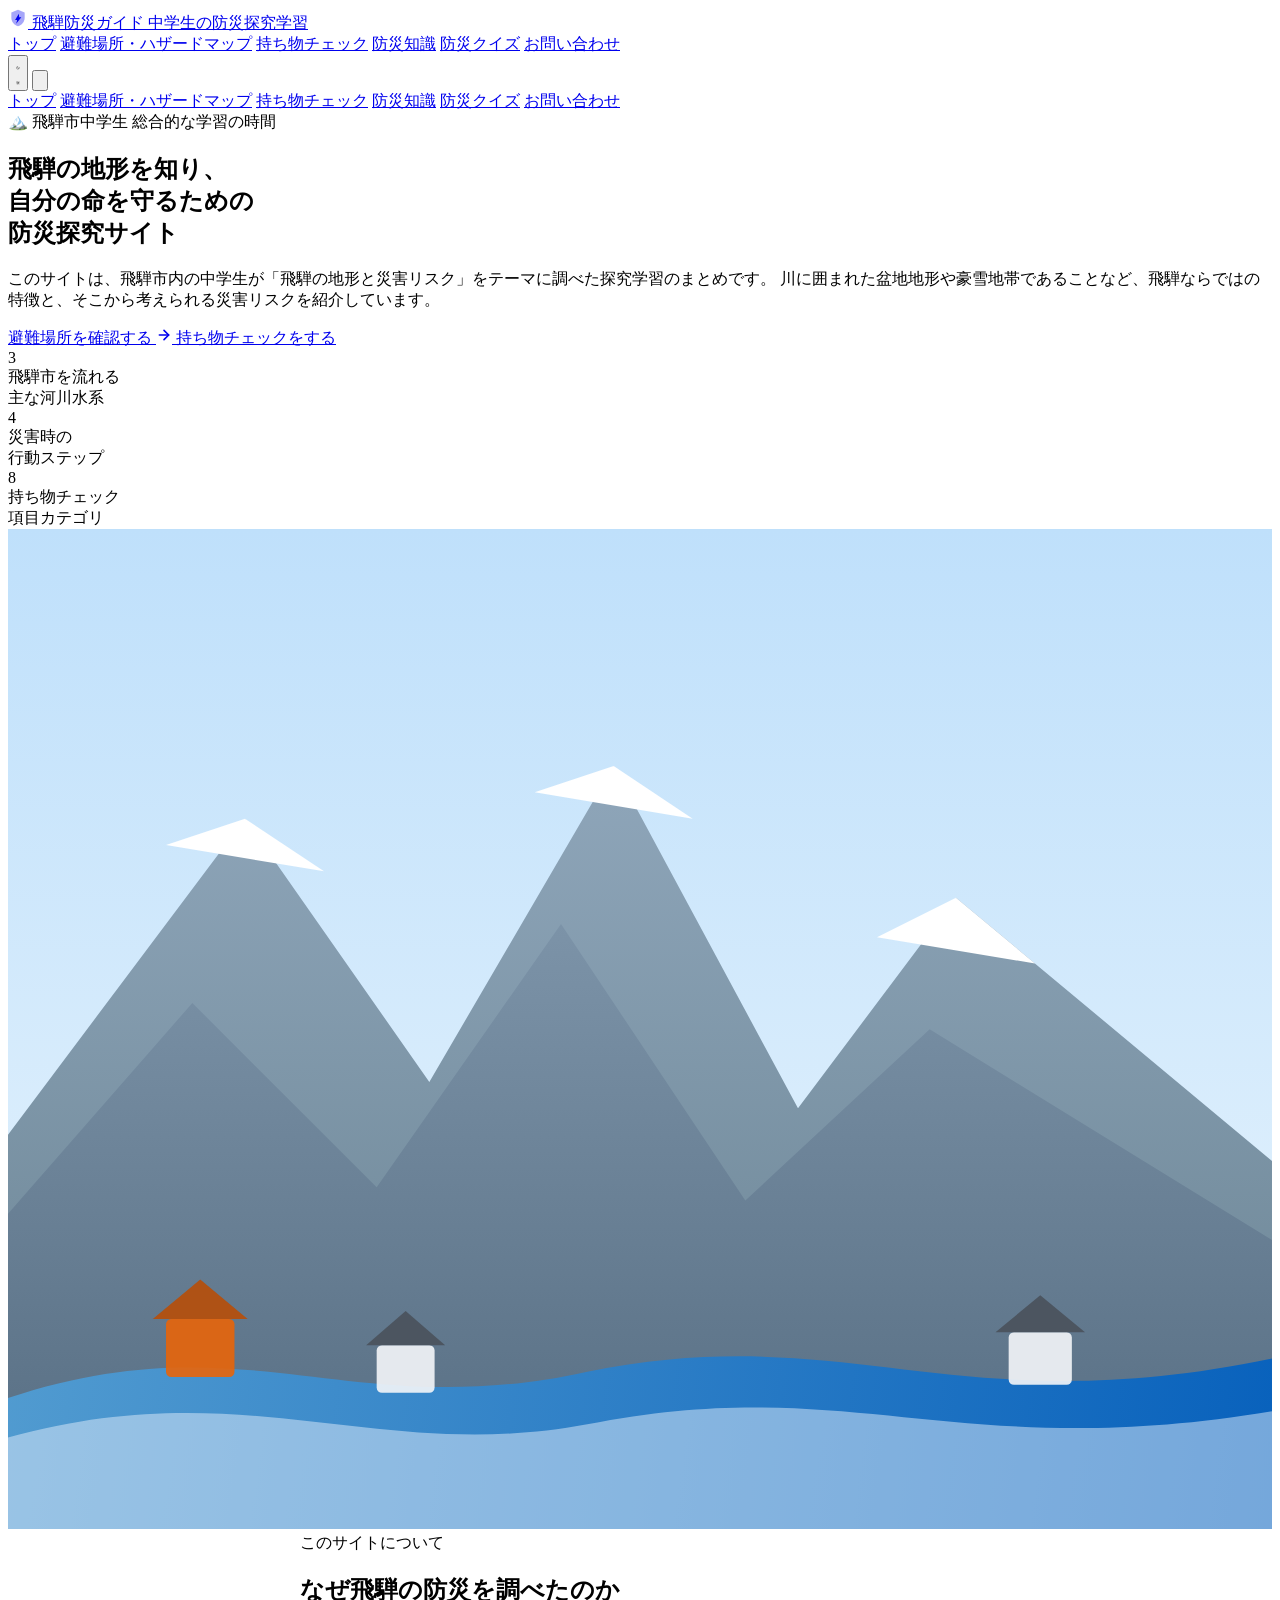
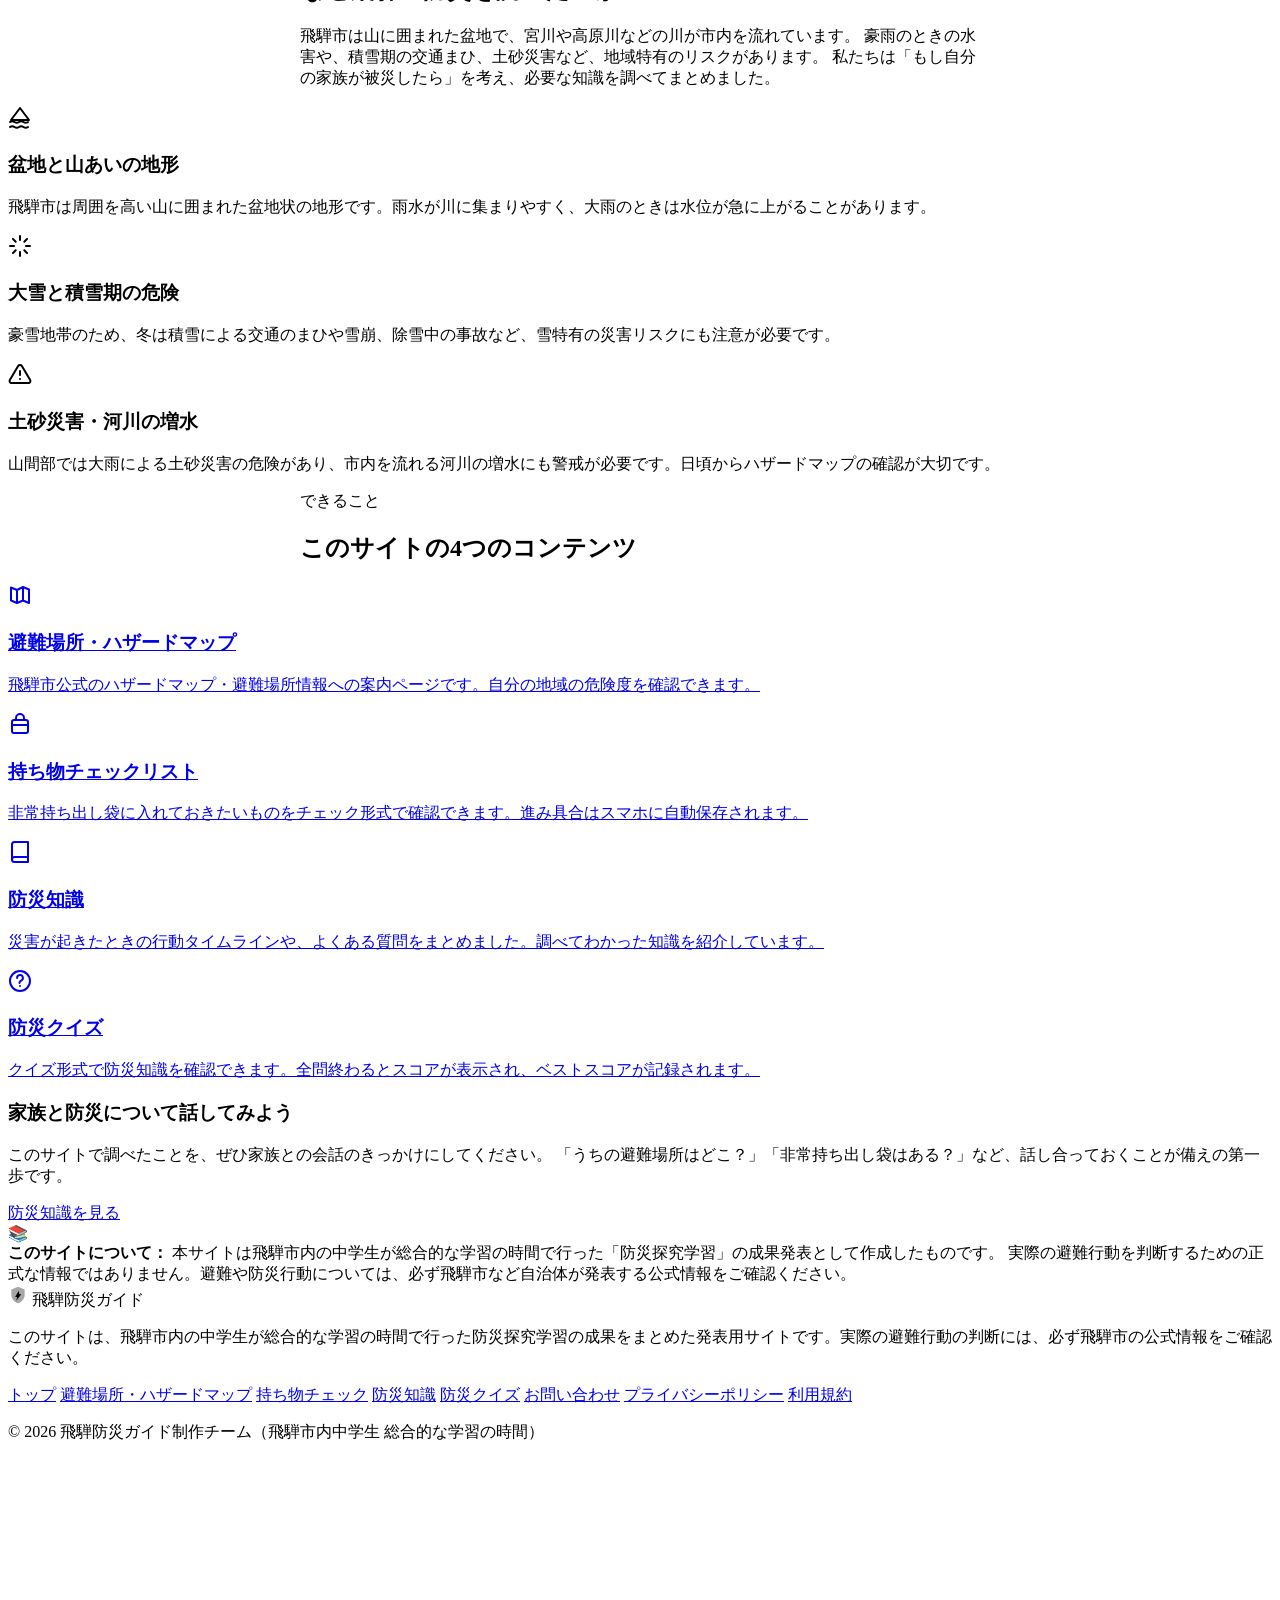
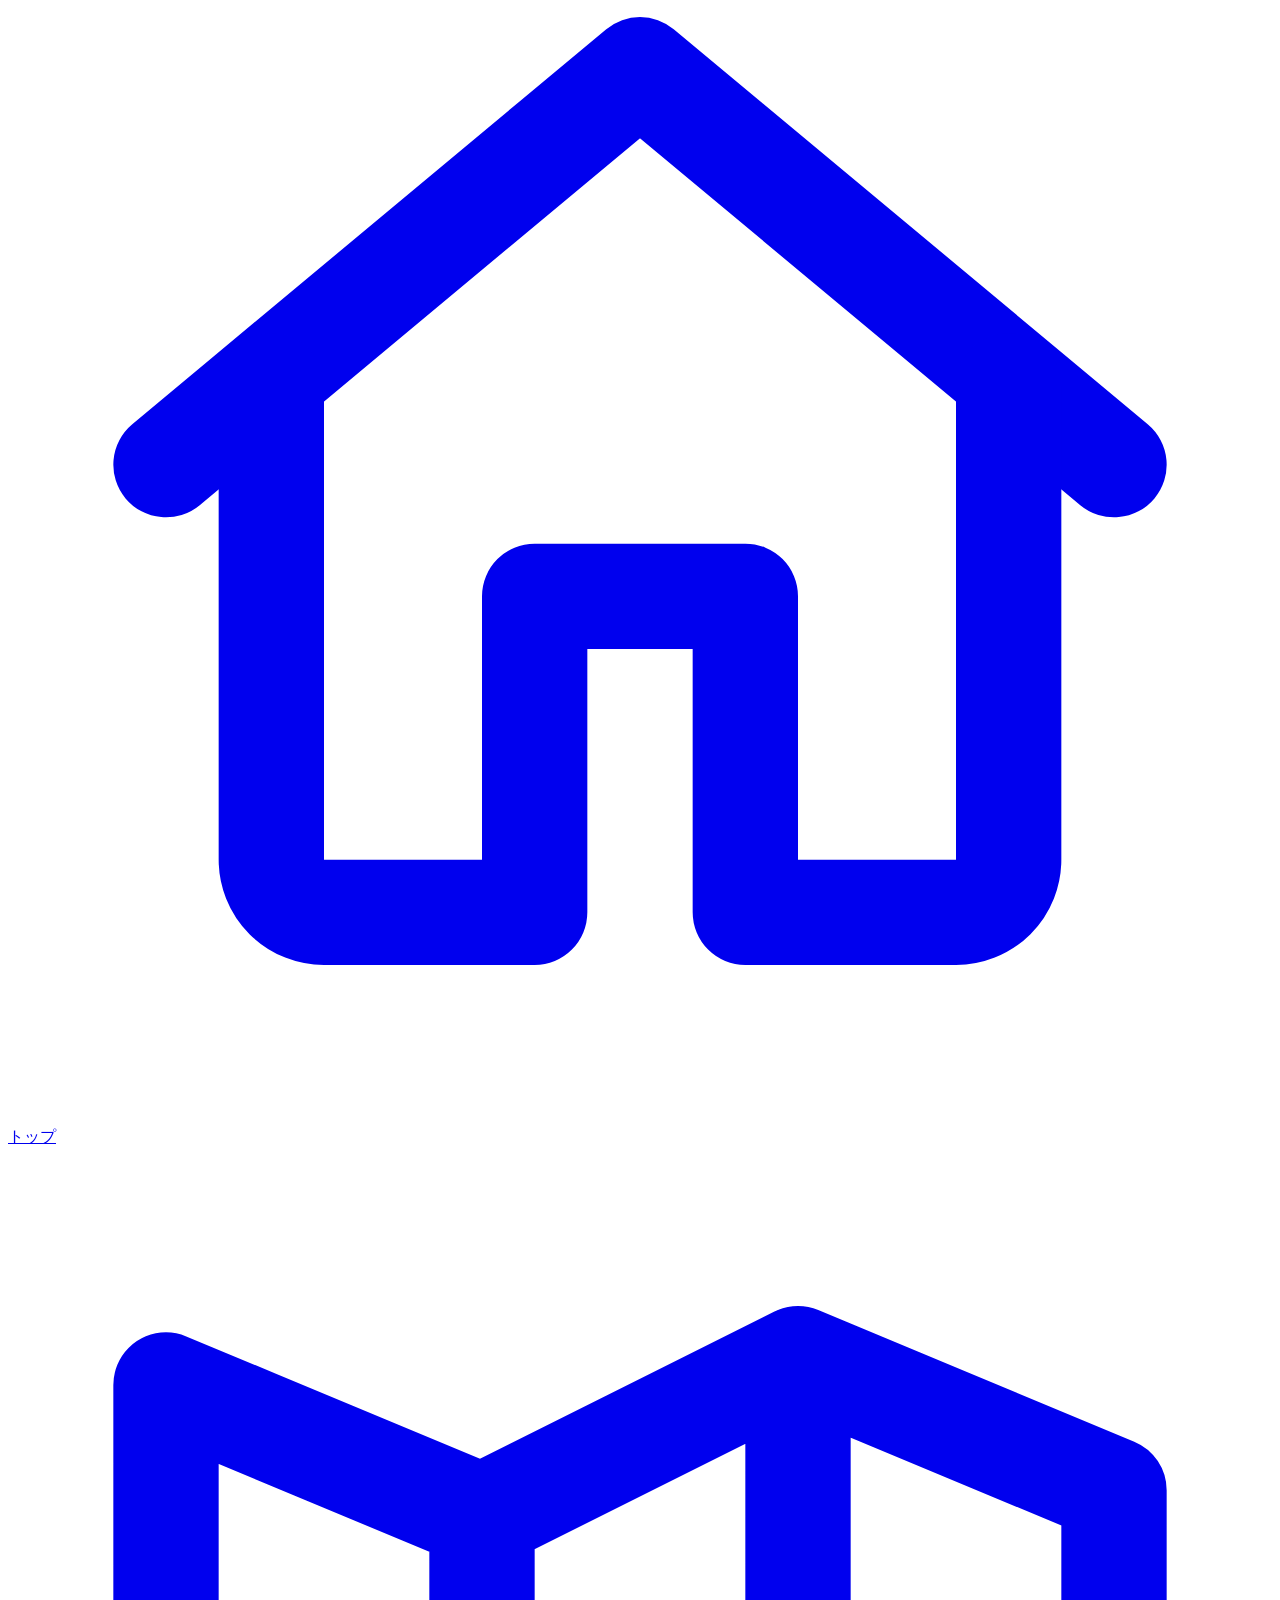
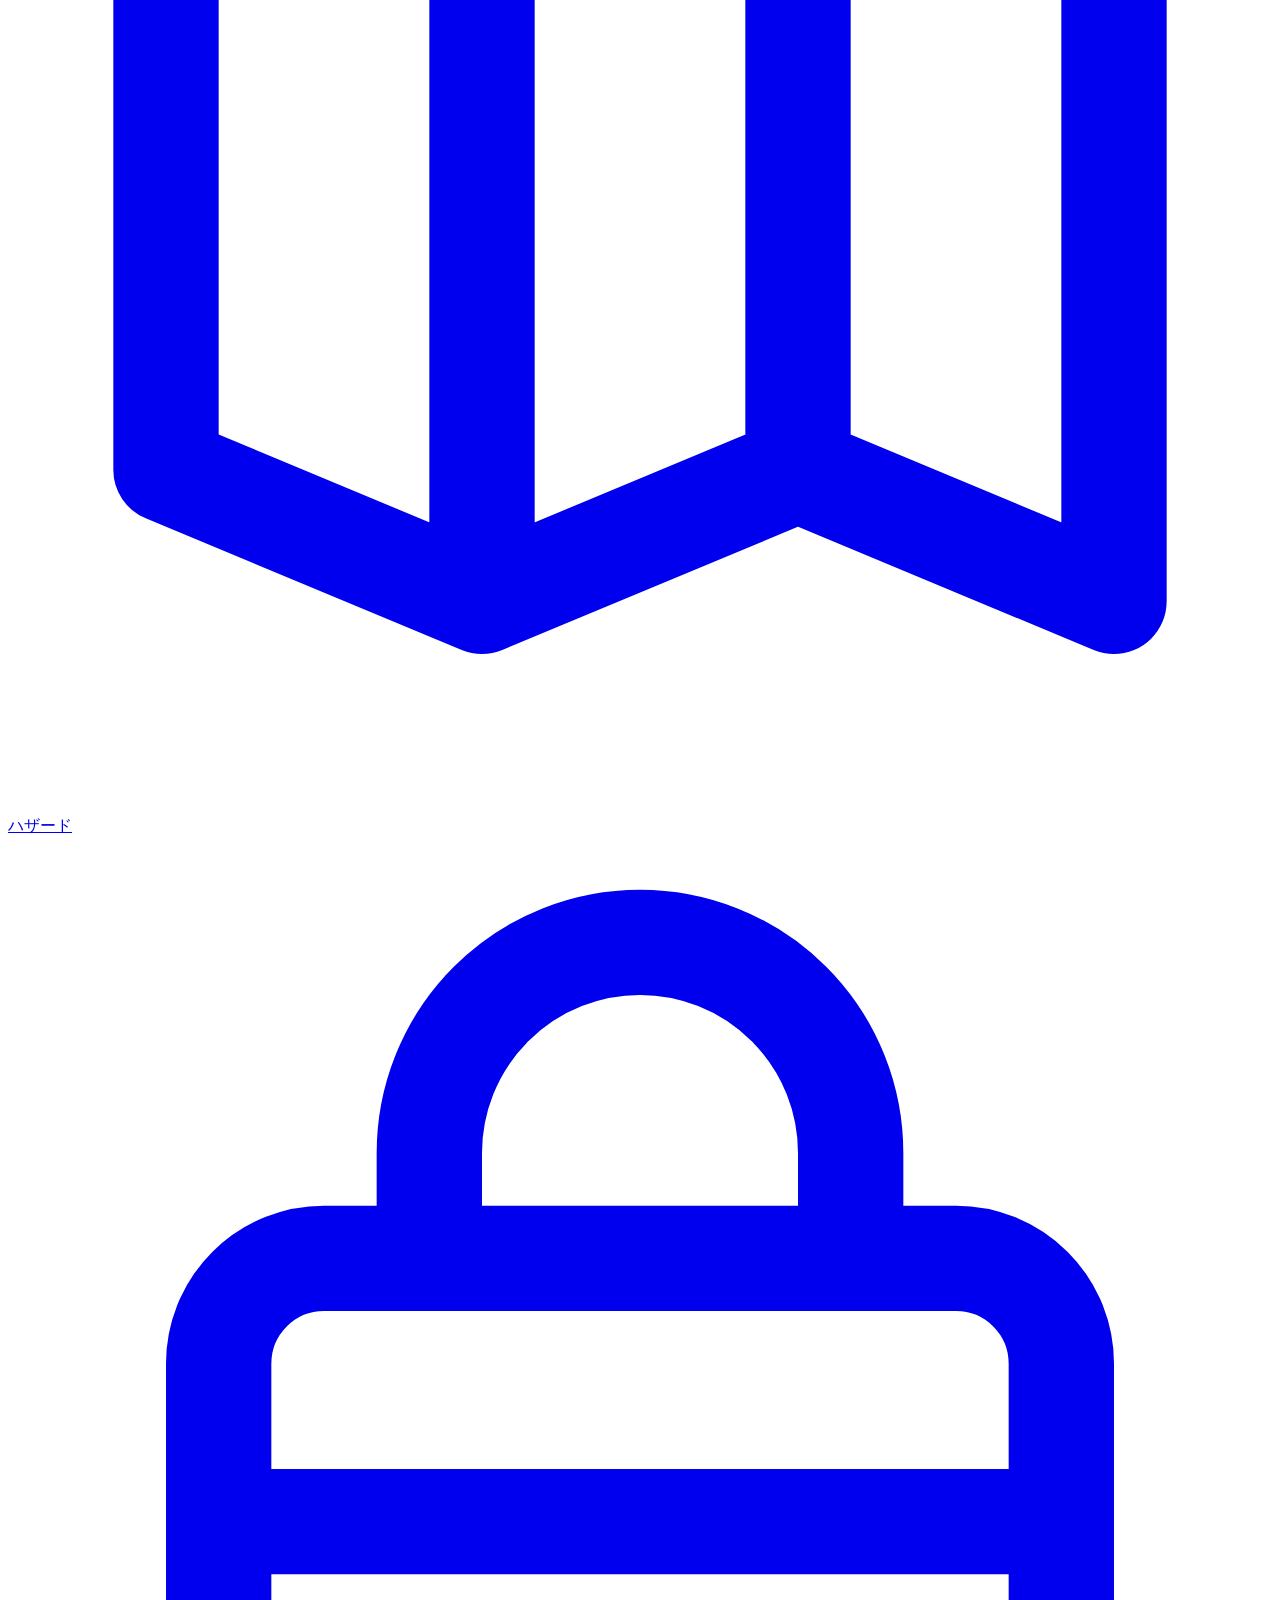
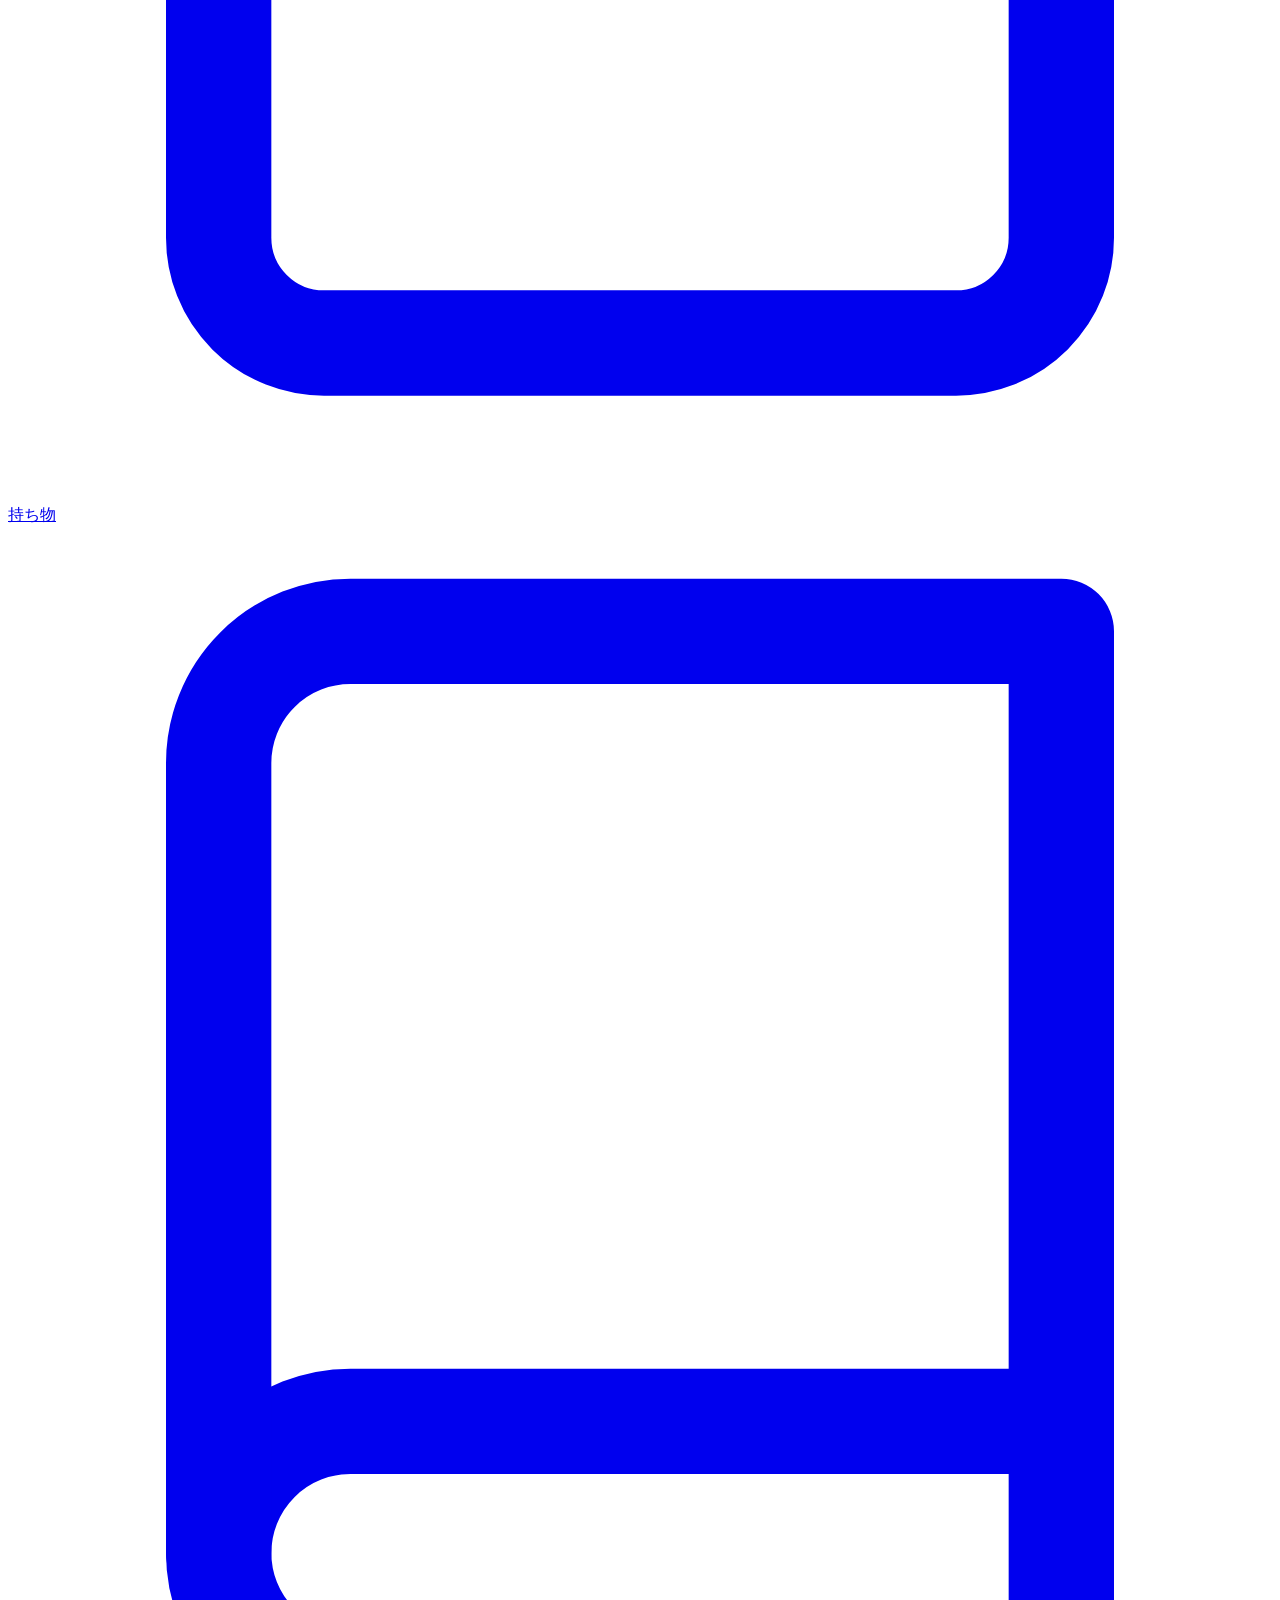
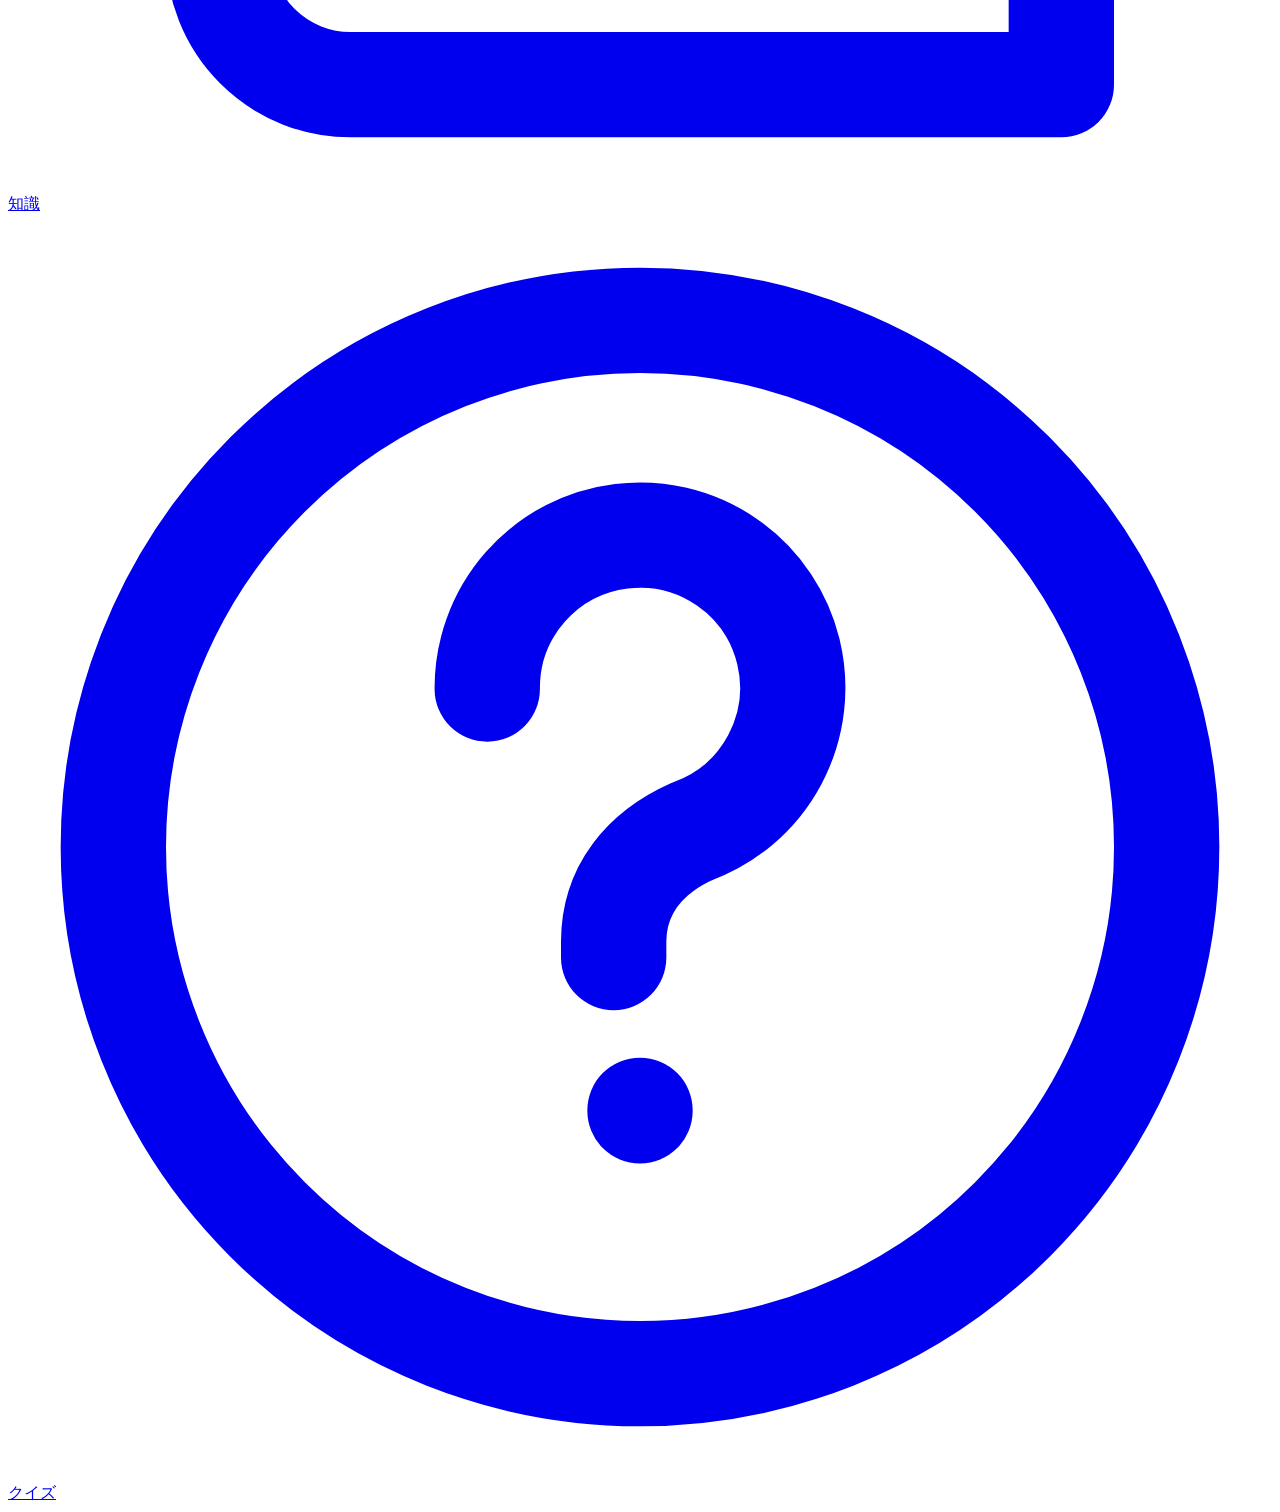
==== index.html @ 37c75ed7 "Add files via upload" ====
<!DOCTYPE html>
<html lang="ja">
<head>
  <meta charset="UTF-8">
  <meta name="viewport" content="width=device-width, initial-scale=1.0">
  <title>飛騨防災ガイド</title>
  <meta name="description" content="飛騨市内の中学生が総合的な学習の時間で取り組んだ防災探究学習の成果発表サイト。飛騨の地形と災害リスク、避難場所、持ち物チェックリスト、防災知識、防災クイズを紹介します。">
  <meta name="theme-color" content="#e8650a">
  <link rel="canonical" href="https://example.github.io/hidacity-bousaiguide/">

  <!-- OGP -->
  <meta property="og:type" content="website">
  <meta property="og:site_name" content="飛騨防災ガイド">
  <meta property="og:title" content="飛騨防災ガイド">
  <meta property="og:description" content="飛騨市内の中学生が総合的な学習の時間で取り組んだ防災探究学習の成果発表サイト。飛騨の地形と災害リスク、避難場所、持ち物チェックリスト、防災知識、防災クイズを紹介します。">
  <meta property="og:url" content="https://example.github.io/hidacity-bousaiguide/">
  <meta property="og:image" content="https://example.github.io/hidacity-bousaiguide/icons/icon-512.png">
  <meta name="twitter:card" content="summary_large_image">

  <link rel="manifest" href="/hidacity-bousaiguide/manifest.webmanifest">
  <link rel="icon" type="image/svg+xml" href="/hidacity-bousaiguide/favicon.svg">
  <link rel="apple-touch-icon" href="/hidacity-bousaiguide/icons/icon-192.png">

  <link rel="preconnect" href="https://fonts.googleapis.com">
  <link rel="preconnect" href="https://fonts.gstatic.com" crossorigin>
  <link href="https://fonts.googleapis.com/css2?family=Inter:wght@400;500;600;700;800&family=Noto+Sans+JP:wght@400;500;700;800&display=swap" rel="stylesheet">

  <link rel="stylesheet" href="/hidacity-bousaiguide/assets/css/global.css">
</head>
<body>
  <header class="site-header">
    <div class="header-inner">
      <a href="/hidacity-bousaiguide/" class="logo">
        <span class="logo-badge" aria-hidden="true">
          <svg aria-hidden="true" viewBox="0 0 24 24" width="20" height="20" fill="currentColor"><path d="M12 2 20 5.5v6C20 17 16.5 20.5 12 22 7.5 20.5 4 17 4 11.5v-6L12 2z" opacity=".35"/><path d="M13 7 8.5 14.5H11L9.8 19 16 11.2h-2.6L13 7Z"/></svg>
        </span>
        <span>
          飛騨防災ガイド
          <span class="logo-sub">中学生の防災探究学習</span>
        </span>
      </a>

      <nav class="pc-nav" aria-label="メインナビゲーション">
      <a href="/hidacity-bousaiguide/" class="nav-link is-active">トップ</a>
      <a href="/hidacity-bousaiguide/hazard/" class="nav-link">避難場所・ハザードマップ</a>
      <a href="/hidacity-bousaiguide/bag/" class="nav-link">持ち物チェック</a>
      <a href="/hidacity-bousaiguide/knowledge/" class="nav-link">防災知識</a>
      <a href="/hidacity-bousaiguide/quiz/" class="nav-link">防災クイズ</a>
      <a href="/hidacity-bousaiguide/contact/" class="nav-link">お問い合わせ</a>
      </nav>

      <div class="header-actions">
        <button type="button" class="icon-btn" data-theme-toggle aria-label="ダークモードの切り替え">
          <svg aria-hidden="true" class="icon-moon" viewBox="0 0 24 24" fill="none" stroke="currentColor" stroke-width="2" stroke-linecap="round" stroke-linejoin="round"><path d="M21 12.8A9 9 0 1 1 11.2 3 7 7 0 0 0 21 12.8z"/></svg>
          <svg aria-hidden="true" class="icon-sun" viewBox="0 0 24 24" fill="none" stroke="currentColor" stroke-width="2" stroke-linecap="round" stroke-linejoin="round"><circle cx="12" cy="12" r="4"/><path d="M12 2v2M12 20v2M4.9 4.9l1.4 1.4M17.7 17.7l1.4 1.4M2 12h2M20 12h2M4.9 19.1l1.4-1.4M17.7 6.3l1.4-1.4"/></svg>
        </button>
        <button type="button" class="icon-btn mobile-only" data-menu-toggle aria-label="メニューを開く" aria-expanded="false">
          <svg aria-hidden="true" viewBox="0 0 24 24" fill="none" stroke="currentColor" stroke-width="2" stroke-linecap="round" stroke-linejoin="round"><line x1="4" y1="7" x2="20" y2="7"/><line x1="4" y1="12" x2="20" y2="12"/><line x1="4" y1="17" x2="20" y2="17"/></svg>
        </button>
      </div>
    </div>

    <nav class="mobile-menu" data-mobile-menu aria-label="モバイルメニュー">
    <a href="/hidacity-bousaiguide/" class="nav-link is-active">トップ</a>
    <a href="/hidacity-bousaiguide/hazard/" class="nav-link">避難場所・ハザードマップ</a>
    <a href="/hidacity-bousaiguide/bag/" class="nav-link">持ち物チェック</a>
    <a href="/hidacity-bousaiguide/knowledge/" class="nav-link">防災知識</a>
    <a href="/hidacity-bousaiguide/quiz/" class="nav-link">防災クイズ</a>
    <a href="/hidacity-bousaiguide/contact/" class="nav-link">お問い合わせ</a>
    </nav>
  </header>

  <main>
    <!-- ===== Hero ===== -->
    <section class="hero">
      <div class="container hero-inner">
        <div data-fade>
          <span class="eyebrow">🏔️ 飛騨市中学生 総合的な学習の時間</span>
          <h1 class="hero-title mt-2">
            飛騨の地形を知り、<br>
            <span class="accent">自分の命を守る</span>ための<br>
            防災探究サイト
          </h1>
          <p class="section-lead">
            このサイトは、飛騨市内の中学生が「飛騨の地形と災害リスク」をテーマに調べた探究学習のまとめです。
            川に囲まれた盆地地形や豪雪地帯であることなど、飛騨ならではの特徴と、そこから考えられる災害リスクを紹介しています。
          </p>
          <div class="hero-actions">
            <a href="/hidacity-bousaiguide/hazard/" class="btn btn-primary btn-lg">
              避難場所を確認する
              <svg aria-hidden="true" width="16" height="16" viewBox="0 0 24 24" fill="none" stroke="currentColor" stroke-width="2.4" stroke-linecap="round" stroke-linejoin="round"><line x1="5" y1="12" x2="19" y2="12"/><polyline points="12 5 19 12 12 19"/></svg>
            </a>
            <a href="/hidacity-bousaiguide/bag/" class="btn btn-outline btn-lg">持ち物チェックをする</a>
          </div>

          <div class="hero-stats">
            <div class="hero-stat">
              <div class="hero-stat-num font-en">3</div>
              <div class="hero-stat-label">飛騨市を流れる<br>主な河川水系</div>
            </div>
            <div class="hero-stat">
              <div class="hero-stat-num font-en">4</div>
              <div class="hero-stat-label">災害時の<br>行動ステップ</div>
            </div>
            <div class="hero-stat">
              <div class="hero-stat-num font-en">8</div>
              <div class="hero-stat-label">持ち物チェック<br>項目カテゴリ</div>
            </div>
          </div>
        </div>

        <div data-fade>
          <div class="hero-visual">
            <svg viewBox="0 0 480 380" xmlns="http://www.w3.org/2000/svg" role="img" aria-label="飛騨の山と川のイラスト">
              <defs>
                <linearGradient id="sky" x1="0" y1="0" x2="0" y2="1">
                  <stop offset="0" stop-color="#bfe0fb"/>
                  <stop offset="1" stop-color="#eaf5fd"/>
                </linearGradient>
                <linearGradient id="mtn1" x1="0" y1="0" x2="0" y2="1">
                  <stop offset="0" stop-color="#7c93a8"/>
                  <stop offset="1" stop-color="#546b80"/>
                </linearGradient>
                <linearGradient id="mtn2" x1="0" y1="0" x2="0" y2="1">
                  <stop offset="0" stop-color="#8fa6ba"/>
                  <stop offset="1" stop-color="#66808f"/>
                </linearGradient>
                <linearGradient id="river" x1="0" y1="0" x2="1" y2="0">
                  <stop offset="0" stop-color="#4f9fd8"/>
                  <stop offset="1" stop-color="#0060c2"/>
                </linearGradient>
              </defs>
              <rect width="480" height="380" fill="url(#sky)"/>
              <polygon points="0,230 90,110 160,210 230,90 300,220 360,140 480,240 480,380 0,380" fill="url(#mtn2)"/>
              <polygon points="0,260 70,180 140,250 210,150 280,255 350,190 480,270 480,380 0,380" fill="url(#mtn1)"/>
              <polygon points="60,120 90,110 120,130" fill="#ffffff"/>
              <polygon points="200,100 230,90 260,110" fill="#ffffff"/>
              <polygon points="330,155 360,140 390,165" fill="#ffffff"/>
              <path d="M0,330 C90,300 130,340 220,320 C320,300 360,340 480,315 L480,380 L0,380 Z" fill="url(#river)" opacity="0.9"/>
              <path d="M0,345 C90,320 140,355 220,340 C320,320 360,355 480,335 L480,380 L0,380 Z" fill="#e2eefb" opacity="0.5"/>
              <g opacity="0.9">
                <rect x="60" y="300" width="26" height="22" rx="2" fill="#e8650a"/>
                <polygon points="55,300 73,285 91,300" fill="#b84e08"/>
                <rect x="140" y="310" width="22" height="18" rx="2" fill="#f4f6f9"/>
                <polygon points="136,310 151,297 166,310" fill="#4a525c"/>
                <rect x="380" y="305" width="24" height="20" rx="2" fill="#f4f6f9"/>
                <polygon points="375,305 392,291 409,305" fill="#4a525c"/>
              </g>
            </svg>
          </div>
        </div>
      </div>
    </section>

    <!-- ===== 探究の目的 ===== -->
    <section class="section">
      <div class="container">
        <div data-fade class="text-center" style="max-width:680px; margin:0 auto;">
          <span class="eyebrow">このサイトについて</span>
          <h2 class="section-title mt-2">なぜ飛騨の防災を調べたのか</h2>
          <p class="section-lead" style="margin-left:auto; margin-right:auto;">
            飛騨市は山に囲まれた盆地で、宮川や高原川などの川が市内を流れています。
            豪雨のときの水害や、積雪期の交通まひ、土砂災害など、地域特有のリスクがあります。
            私たちは「もし自分の家族が被災したら」を考え、必要な知識を調べてまとめました。
          </p>
        </div>

        <div class="grid grid-3 mt-4">
          <div class="solid-card" data-fade>
            <div class="card-icon is-blue">
              <svg aria-hidden="true" width="24" height="24" viewBox="0 0 24 24" fill="none" stroke="currentColor" stroke-width="2" stroke-linecap="round" stroke-linejoin="round"><path d="M2 22c1.5-1 3-1 4.5 0s3 1 4.5 0 3-1 4.5 0 3 1 4.5 0"/><path d="M2 17c1.5-1 3-1 4.5 0s3 1 4.5 0 3-1 4.5 0 3 1 4.5 0"/><path d="M12 3 3 15h18L12 3z"/></svg>
            </div>
            <h3 class="card-title">盆地と山あいの地形</h3>
            <p class="text-muted text-sm">
              飛騨市は周囲を高い山に囲まれた盆地状の地形です。雨水が川に集まりやすく、大雨のときは水位が急に上がることがあります。
            </p>
          </div>
          <div class="solid-card" data-fade>
            <div class="card-icon is-orange">
              <svg aria-hidden="true" width="24" height="24" viewBox="0 0 24 24" fill="none" stroke="currentColor" stroke-width="2" stroke-linecap="round" stroke-linejoin="round"><path d="M12 2v4M4.9 4.9l2.8 2.8M2 12h4M4.9 19.1l2.8-2.8M12 22v-4M19.1 19.1l-2.8-2.8M22 12h-4M19.1 4.9l-2.8 2.8"/></svg>
            </div>
            <h3 class="card-title">大雪と積雪期の危険</h3>
            <p class="text-muted text-sm">
              豪雪地帯のため、冬は積雪による交通のまひや雪崩、除雪中の事故など、雪特有の災害リスクにも注意が必要です。
            </p>
          </div>
          <div class="solid-card" data-fade>
            <div class="card-icon is-red">
              <svg aria-hidden="true" width="24" height="24" viewBox="0 0 24 24" fill="none" stroke="currentColor" stroke-width="2" stroke-linecap="round" stroke-linejoin="round"><path d="M10.29 3.86 1.82 18a2 2 0 0 0 1.71 3h16.94a2 2 0 0 0 1.71-3L13.71 3.86a2 2 0 0 0-3.42 0z"/><line x1="12" y1="9" x2="12" y2="13"/><line x1="12" y1="17" x2="12.01" y2="17"/></svg>
            </div>
            <h3 class="card-title">土砂災害・河川の増水</h3>
            <p class="text-muted text-sm">
              山間部では大雨による土砂災害の危険があり、市内を流れる河川の増水にも警戒が必要です。日頃からハザードマップの確認が大切です。
            </p>
          </div>
        </div>
      </div>
    </section>

    <!-- ===== このサイトでできること ===== -->
    <section class="section" style="background:var(--bg-alt);">
      <div class="container">
        <div data-fade class="text-center" style="max-width:680px; margin:0 auto;">
          <span class="eyebrow">できること</span>
          <h2 class="section-title mt-2">このサイトの4つのコンテンツ</h2>
        </div>

        <div class="grid grid-2 mt-4">
          <a href="/hidacity-bousaiguide/hazard/" class="solid-card" data-fade style="display:block;">
            <div class="card-icon is-blue">
              <svg aria-hidden="true" width="24" height="24" viewBox="0 0 24 24" fill="none" stroke="currentColor" stroke-width="2" stroke-linecap="round" stroke-linejoin="round"><path d="M9 20 3 17.5V4.5L9 7m0 13 6-2.5m-6 2.5V7m6 10.5 6 2.5V6.5L15 4m0 13.5V4m0 0L9 7"/></svg>
            </div>
            <h3 class="card-title">避難場所・ハザードマップ</h3>
            <p class="text-muted text-sm">飛騨市公式のハザードマップ・避難場所情報への案内ページです。自分の地域の危険度を確認できます。</p>
          </a>
          <a href="/hidacity-bousaiguide/bag/" class="solid-card" data-fade style="display:block;">
            <div class="card-icon is-orange">
              <svg aria-hidden="true" width="24" height="24" viewBox="0 0 24 24" fill="none" stroke="currentColor" stroke-width="2" stroke-linecap="round" stroke-linejoin="round"><path d="M8 8V6a4 4 0 0 1 8 0v2"/><rect x="4" y="8" width="16" height="13" rx="2"/><path d="M4 13h16"/></svg>
            </div>
            <h3 class="card-title">持ち物チェックリスト</h3>
            <p class="text-muted text-sm">非常持ち出し袋に入れておきたいものをチェック形式で確認できます。進み具合はスマホに自動保存されます。</p>
          </a>
          <a href="/hidacity-bousaiguide/knowledge/" class="solid-card" data-fade style="display:block;">
            <div class="card-icon is-green">
              <svg aria-hidden="true" width="24" height="24" viewBox="0 0 24 24" fill="none" stroke="currentColor" stroke-width="2" stroke-linecap="round" stroke-linejoin="round"><path d="M4 19.5A2.5 2.5 0 0 1 6.5 17H20"/><path d="M6.5 2H20v20H6.5A2.5 2.5 0 0 1 4 19.5v-15A2.5 2.5 0 0 1 6.5 2z"/></svg>
            </div>
            <h3 class="card-title">防災知識</h3>
            <p class="text-muted text-sm">災害が起きたときの行動タイムラインや、よくある質問をまとめました。調べてわかった知識を紹介しています。</p>
          </a>
          <a href="/hidacity-bousaiguide/quiz/" class="solid-card" data-fade style="display:block;">
            <div class="card-icon is-red">
              <svg aria-hidden="true" width="24" height="24" viewBox="0 0 24 24" fill="none" stroke="currentColor" stroke-width="2" stroke-linecap="round" stroke-linejoin="round"><circle cx="12" cy="12" r="10"/><path d="M9.1 9a2.9 2.9 0 1 1 3.9 2.7c-.9.4-1.5 1.1-1.5 2.1v.3"/><line x1="12" y1="17" x2="12" y2="17.01"/></svg>
            </div>
            <h3 class="card-title">防災クイズ</h3>
            <p class="text-muted text-sm">クイズ形式で防災知識を確認できます。全問終わるとスコアが表示され、ベストスコアが記録されます。</p>
          </a>
        </div>
      </div>
    </section>

    <!-- ===== 家族と話そうバナー ===== -->
    <section class="section">
      <div class="container">
        <div class="family-banner" data-fade>
          <div>
            <h3>家族と防災について話してみよう</h3>
            <p>
              このサイトで調べたことを、ぜひ家族との会話のきっかけにしてください。
              「うちの避難場所はどこ？」「非常持ち出し袋はある？」など、話し合っておくことが備えの第一歩です。
            </p>
          </div>
          <a href="/hidacity-bousaiguide/knowledge/" class="btn btn-outline">防災知識を見る</a>
        </div>
      </div>
    </section>

    <!-- ===== 探究学習であることの明記 ===== -->
    <section class="section-sm">
      <div class="container">
        <div class="notice is-orange" data-fade>
          <span class="notice-icon">📚</span>
          <div>
            <strong>このサイトについて：</strong>
            本サイトは飛騨市内の中学生が総合的な学習の時間で行った「防災探究学習」の成果発表として作成したものです。
            実際の避難行動を判断するための正式な情報ではありません。避難や防災行動については、必ず飛騨市など自治体が発表する公式情報をご確認ください。
          </div>
        </div>
      </div>
    </section>
  </main>

  <footer class="site-footer">
    <div class="footer-inner">
      <div class="footer-badge">
        <svg aria-hidden="true" viewBox="0 0 24 24" width="20" height="20" fill="currentColor" style="color:var(--orange-dark)"><path d="M12 2 20 5.5v6C20 17 16.5 20.5 12 22 7.5 20.5 4 17 4 11.5v-6L12 2z" opacity=".35"/><path d="M13 7 8.5 14.5H11L9.8 19 16 11.2h-2.6L13 7Z"/></svg>
        <span>飛騨防災ガイド</span>
      </div>
      <p class="footer-desc">
        このサイトは、飛騨市内の中学生が総合的な学習の時間で行った防災探究学習の成果をまとめた発表用サイトです。実際の避難行動の判断には、必ず飛騨市の公式情報をご確認ください。
      </p>
      <nav class="footer-nav" aria-label="フッターナビゲーション">
        <a href="/hidacity-bousaiguide/">トップ</a>
        <a href="/hidacity-bousaiguide/hazard/">避難場所・ハザードマップ</a>
        <a href="/hidacity-bousaiguide/bag/">持ち物チェック</a>
        <a href="/hidacity-bousaiguide/knowledge/">防災知識</a>
        <a href="/hidacity-bousaiguide/quiz/">防災クイズ</a>
        <a href="/hidacity-bousaiguide/contact/">お問い合わせ</a>
        <a href="/hidacity-bousaiguide/privacy/">プライバシーポリシー</a>
        <a href="/hidacity-bousaiguide/terms/">利用規約</a>
      </nav>
      <p class="footer-copy">&copy; 2026 飛騨防災ガイド制作チーム（飛騨市内中学生 総合的な学習の時間）</p>
    </div>
  </footer>

  <nav class="bottom-nav" aria-label="下部ナビゲーション">
    <a href="/hidacity-bousaiguide/" class="bottom-nav-link is-active">
      <svg aria-hidden="true" viewBox="0 0 24 24" fill="none" stroke="currentColor" stroke-width="2" stroke-linecap="round" stroke-linejoin="round"><path d="M3 11.5 12 4l9 7.5"/><path d="M5 10v9a1 1 0 0 0 1 1h4v-6h4v6h4a1 1 0 0 0 1-1v-9"/></svg>
      <span>トップ</span>
    </a>
    <a href="/hidacity-bousaiguide/hazard/" class="bottom-nav-link">
      <svg aria-hidden="true" viewBox="0 0 24 24" fill="none" stroke="currentColor" stroke-width="2" stroke-linecap="round" stroke-linejoin="round"><path d="M9 20 3 17.5V4.5L9 7m0 13 6-2.5m-6 2.5V7m6 10.5 6 2.5V6.5L15 4m0 13.5V4m0 0L9 7"/></svg>
      <span>ハザード</span>
    </a>
    <a href="/hidacity-bousaiguide/bag/" class="bottom-nav-link">
      <svg aria-hidden="true" viewBox="0 0 24 24" fill="none" stroke="currentColor" stroke-width="2" stroke-linecap="round" stroke-linejoin="round"><path d="M8 8V6a4 4 0 0 1 8 0v2"/><rect x="4" y="8" width="16" height="13" rx="2"/><path d="M4 13h16"/></svg>
      <span>持ち物</span>
    </a>
    <a href="/hidacity-bousaiguide/knowledge/" class="bottom-nav-link">
      <svg aria-hidden="true" viewBox="0 0 24 24" fill="none" stroke="currentColor" stroke-width="2" stroke-linecap="round" stroke-linejoin="round"><path d="M4 19.5A2.5 2.5 0 0 1 6.5 17H20"/><path d="M6.5 2H20v20H6.5A2.5 2.5 0 0 1 4 19.5v-15A2.5 2.5 0 0 1 6.5 2z"/></svg>
      <span>知識</span>
    </a>
    <a href="/hidacity-bousaiguide/quiz/" class="bottom-nav-link">
      <svg aria-hidden="true" viewBox="0 0 24 24" fill="none" stroke="currentColor" stroke-width="2" stroke-linecap="round" stroke-linejoin="round"><circle cx="12" cy="12" r="10"/><path d="M9.1 9a2.9 2.9 0 1 1 3.9 2.7c-.9.4-1.5 1.1-1.5 2.1v.3"/><line x1="12" y1="17" x2="12" y2="17.01"/></svg>
      <span>クイズ</span>
    </a>
  </nav>

  <script type="module" src="/hidacity-bousaiguide/assets/js/common.js"></script>
  <script type="module" src="/hidacity-bousaiguide/assets/js/pwa.js"></script>
</body>
</html>
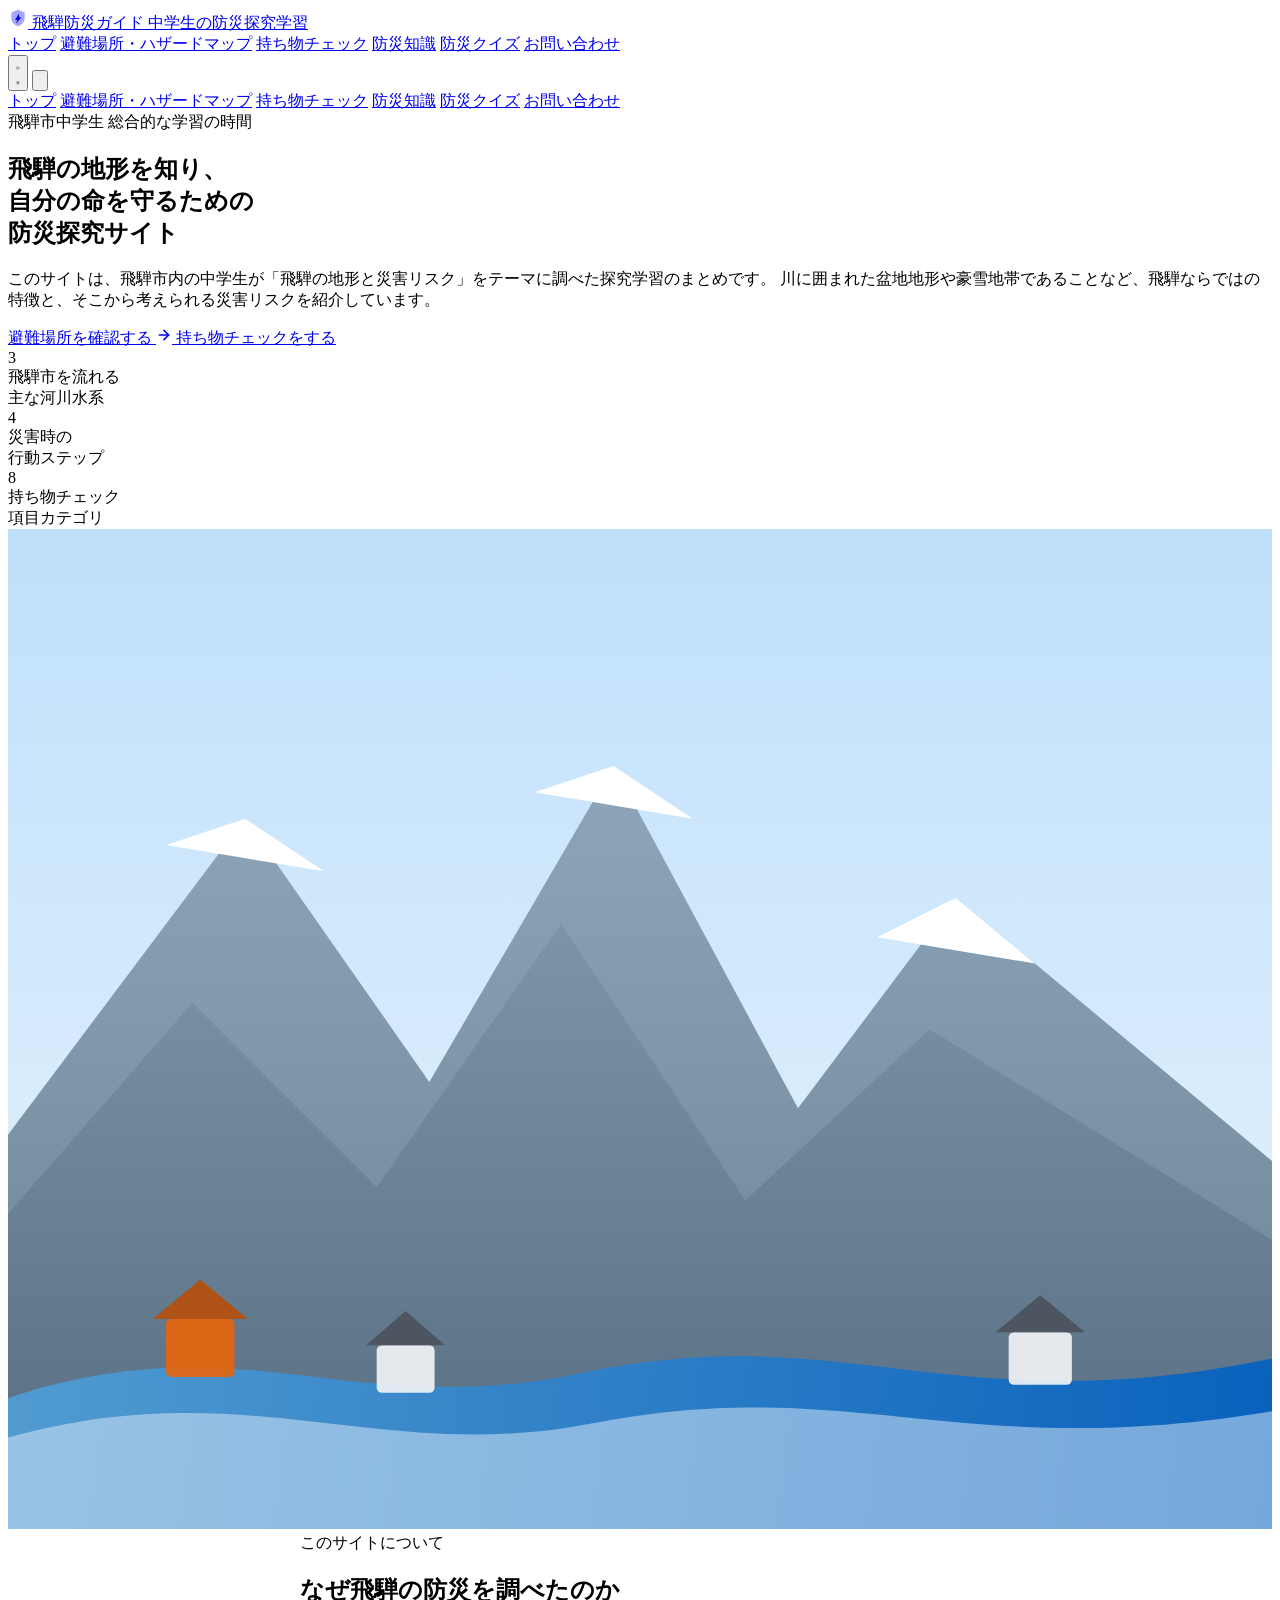
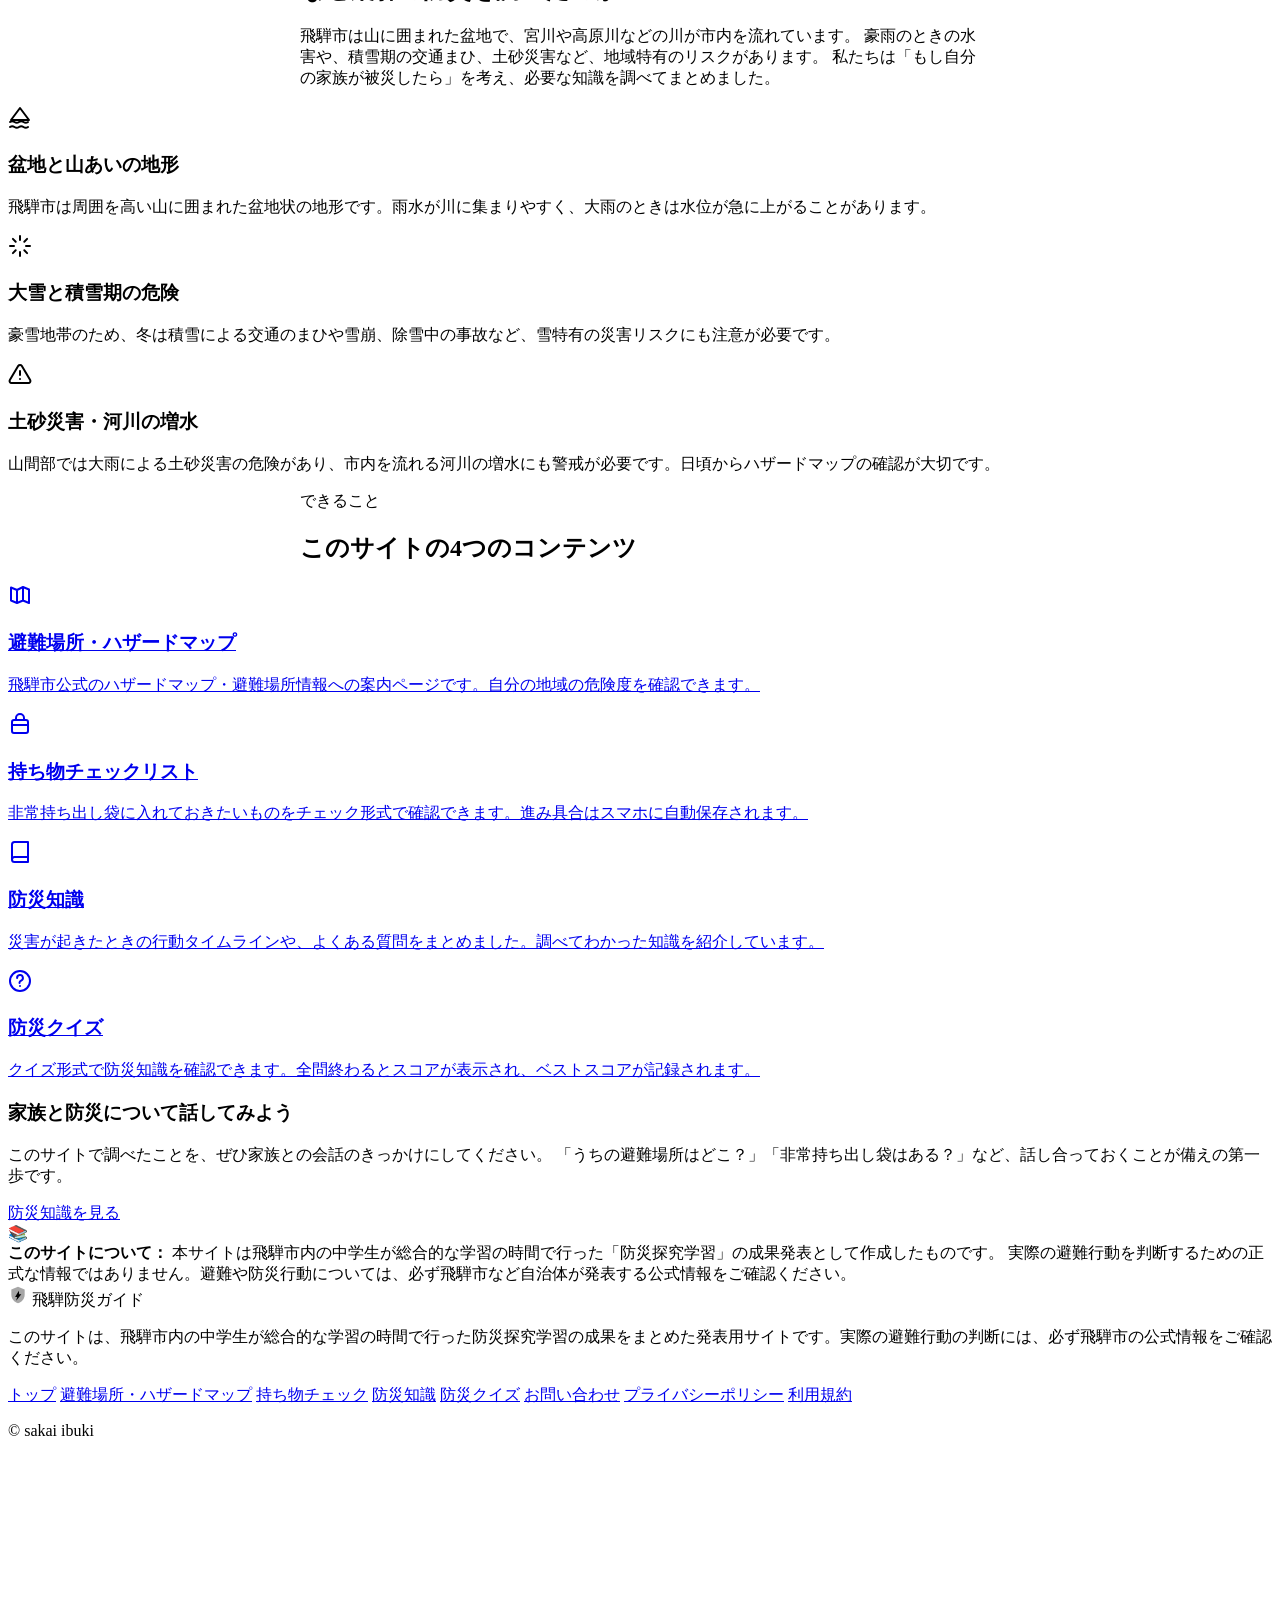
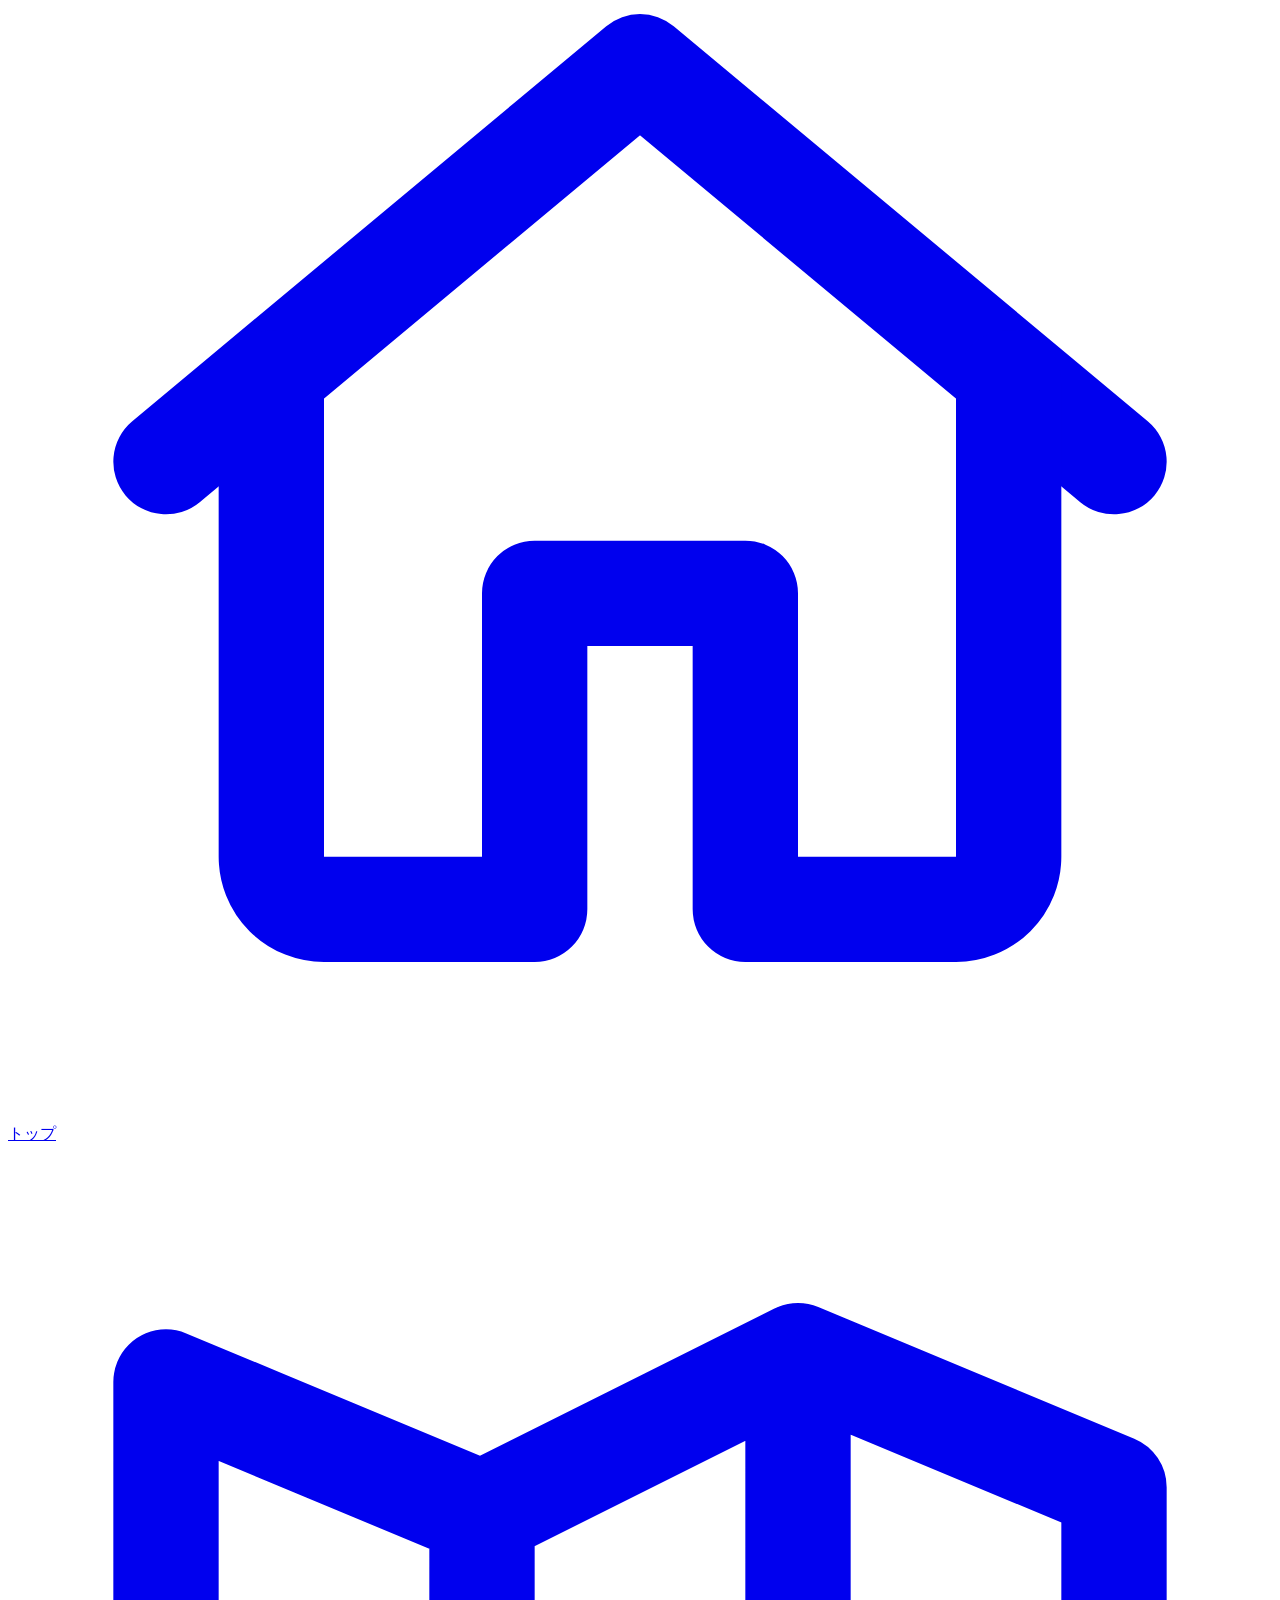
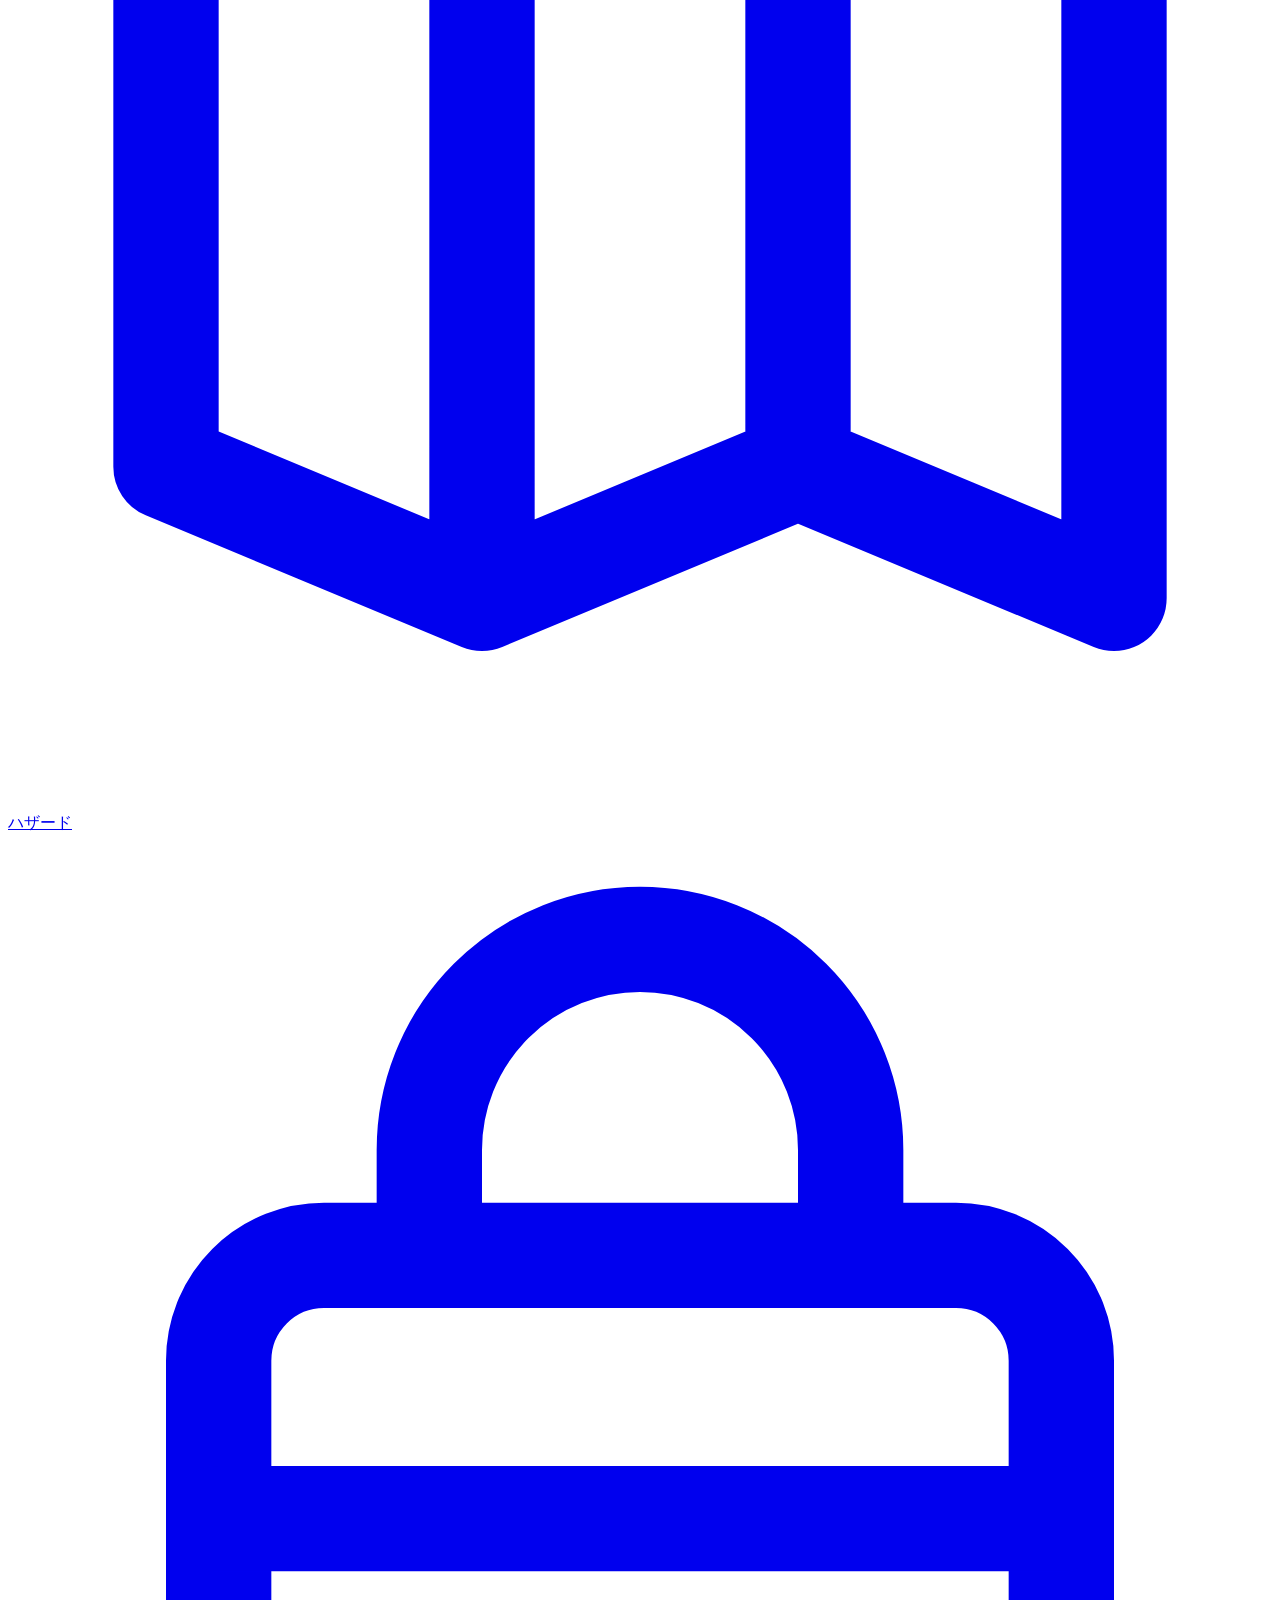
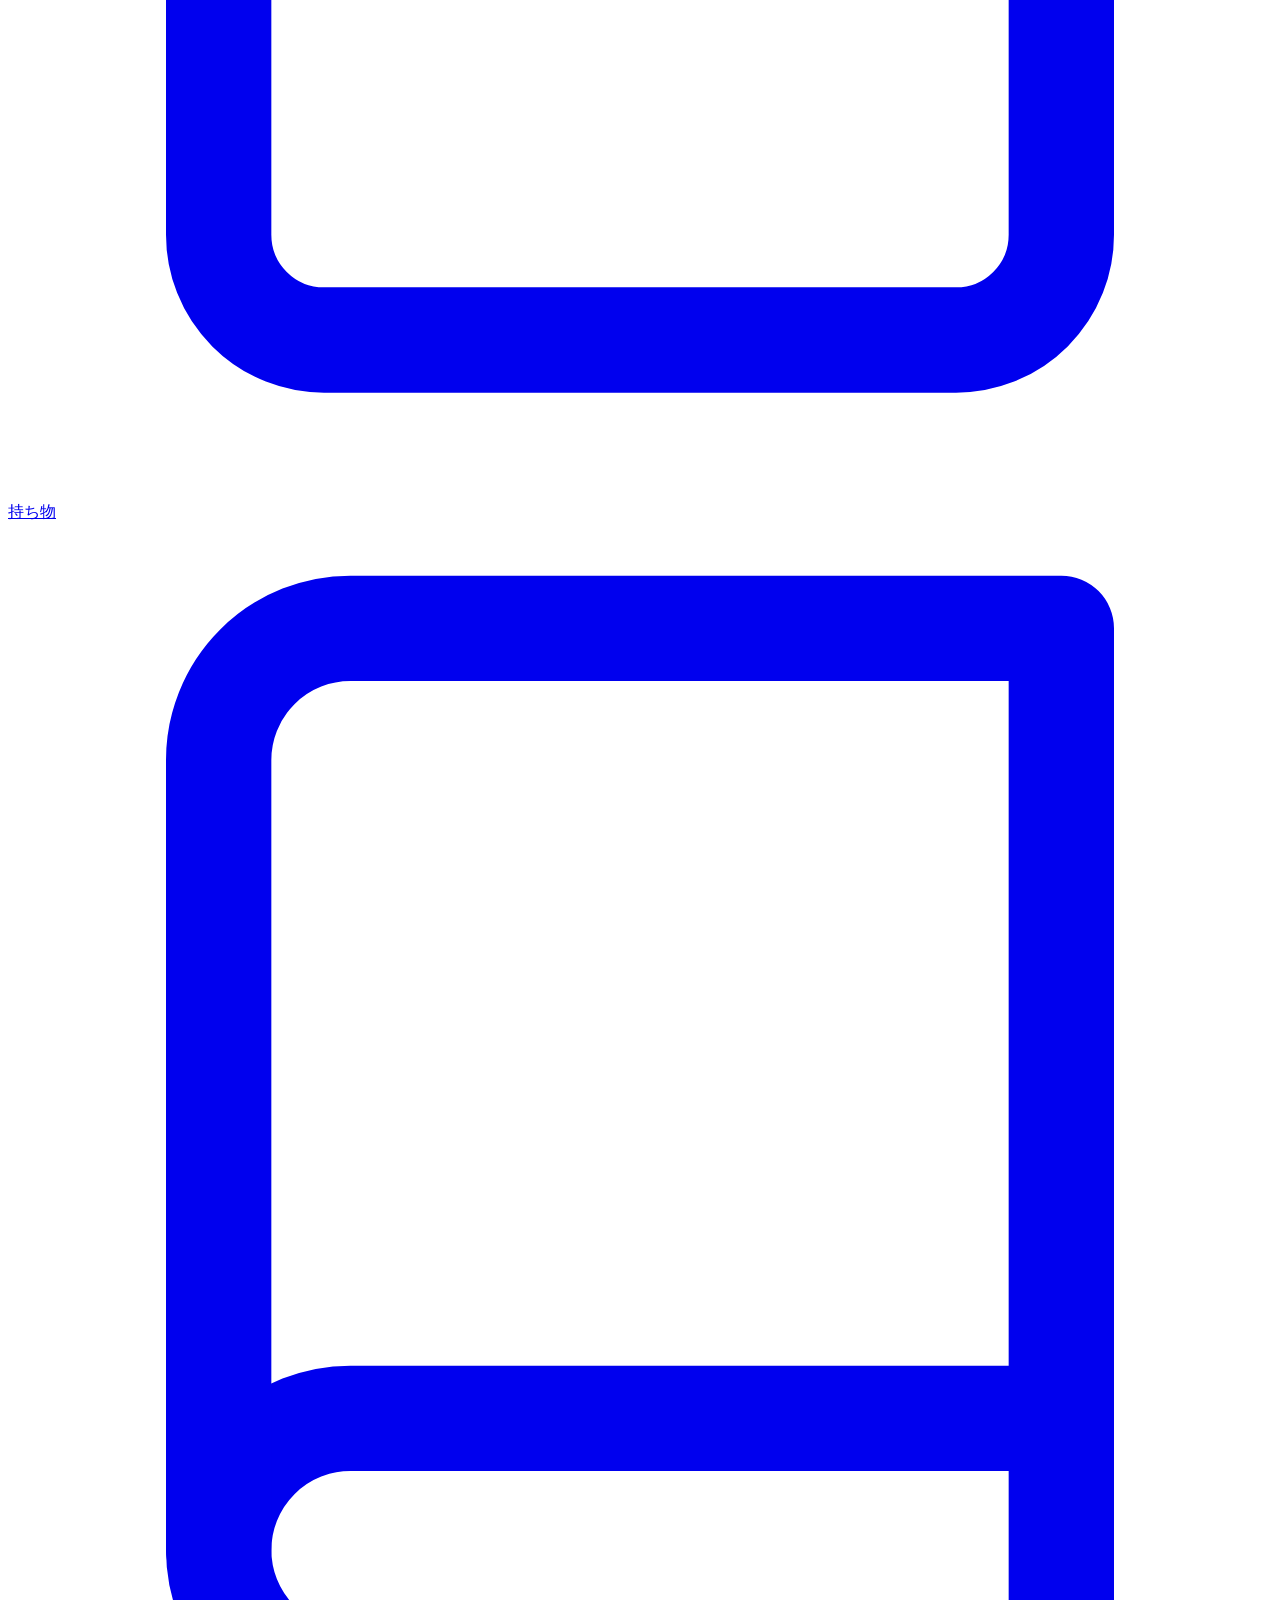
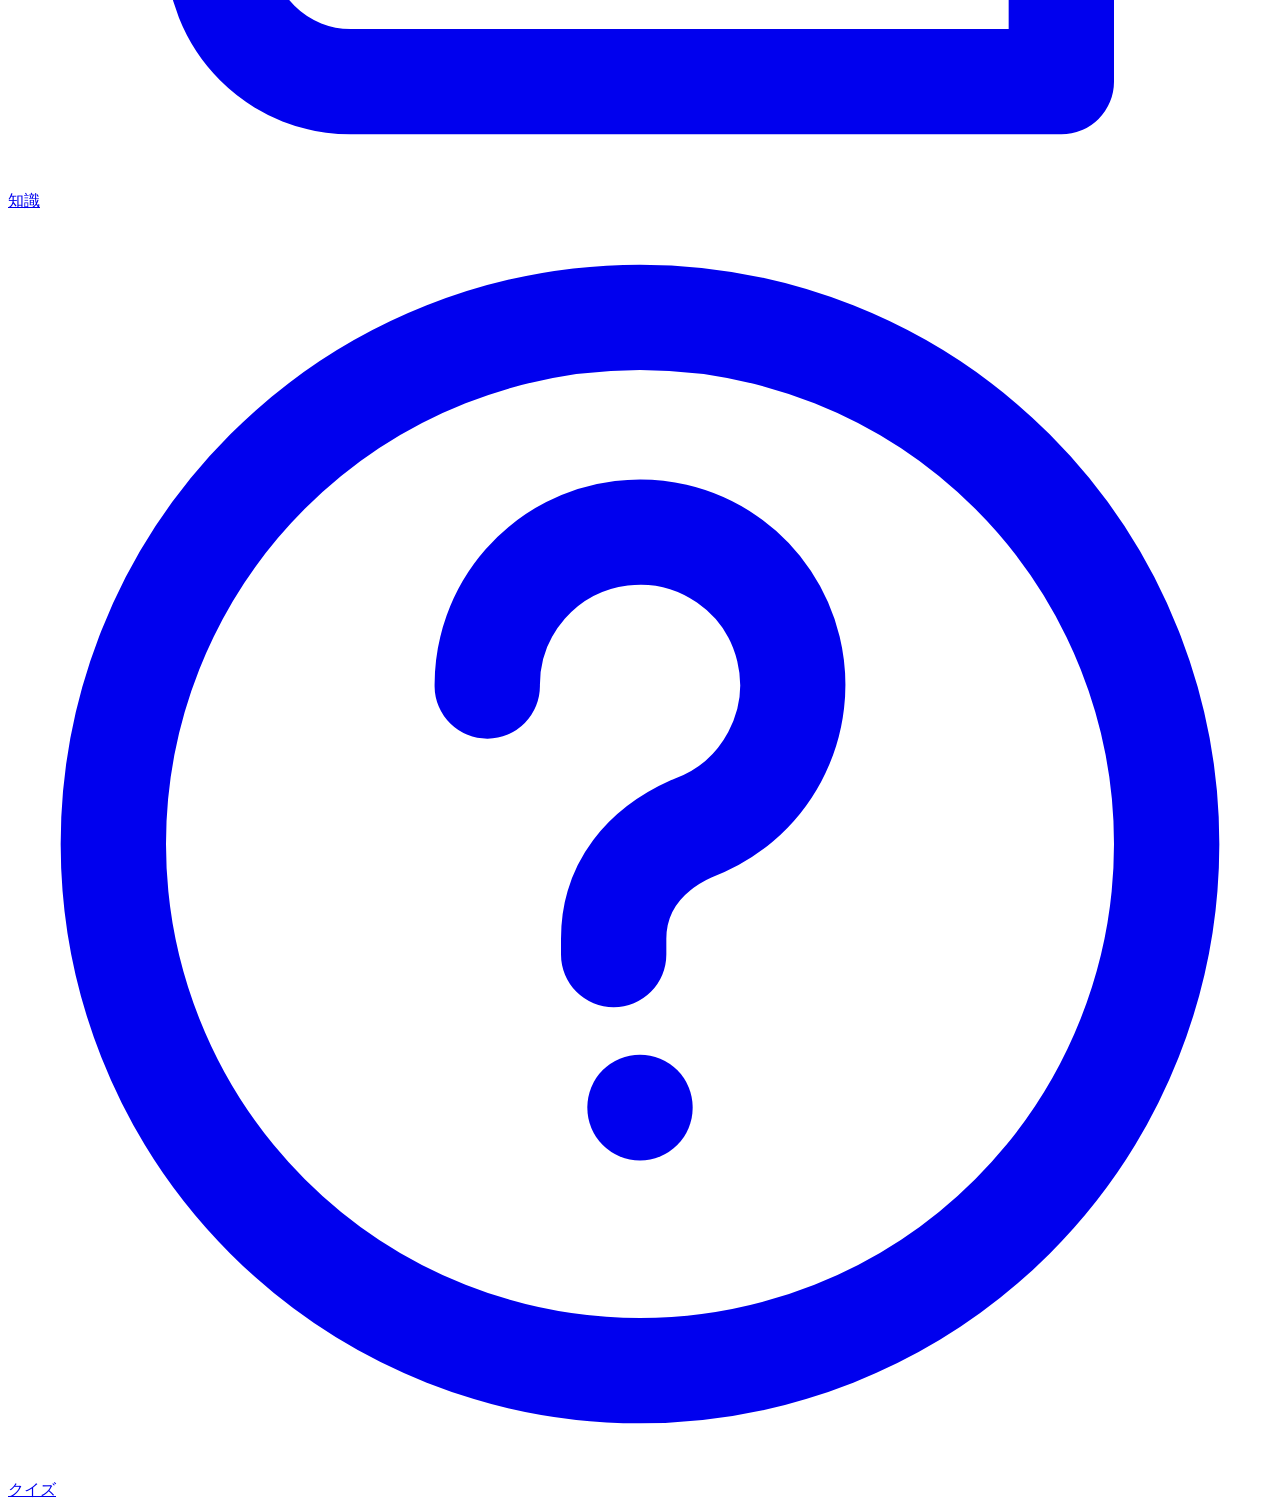
==== commit 6e1012f3: "Update index.html" ====
--- a/index.html
+++ b/index.html
@@ -3,7 +3,7 @@
 <head>
   <meta charset="UTF-8">
   <meta name="viewport" content="width=device-width, initial-scale=1.0">
-  <title>飛騨防災ガイド</title>
+  <title>飛騨防災ガイド（仮）</title>
   <meta name="description" content="飛騨市内の中学生が総合的な学習の時間で取り組んだ防災探究学習の成果発表サイト。飛騨の地形と災害リスク、避難場所、持ち物チェックリスト、防災知識、防災クイズを紹介します。">
   <meta name="theme-color" content="#e8650a">
   <link rel="canonical" href="https://example.github.io/hidacity-bousaiguide/">
@@ -75,7 +75,7 @@
     <section class="hero">
       <div class="container hero-inner">
         <div data-fade>
-          <span class="eyebrow">🏔️ 飛騨市中学生 総合的な学習の時間</span>
+          <span class="eyebrow">飛騨市中学生 総合的な学習の時間</span>
           <h1 class="hero-title mt-2">
             飛騨の地形を知り、<br>
             <span class="accent">自分の命を守る</span>ための<br>
@@ -288,7 +288,7 @@
         <a href="/hidacity-bousaiguide/privacy/">プライバシーポリシー</a>
         <a href="/hidacity-bousaiguide/terms/">利用規約</a>
       </nav>
-      <p class="footer-copy">&copy; 2026 飛騨防災ガイド制作チーム（飛騨市内中学生 総合的な学習の時間）</p>
+      <p class="footer-copy">&copy; sakai ibuki</p>
     </div>
   </footer>
 
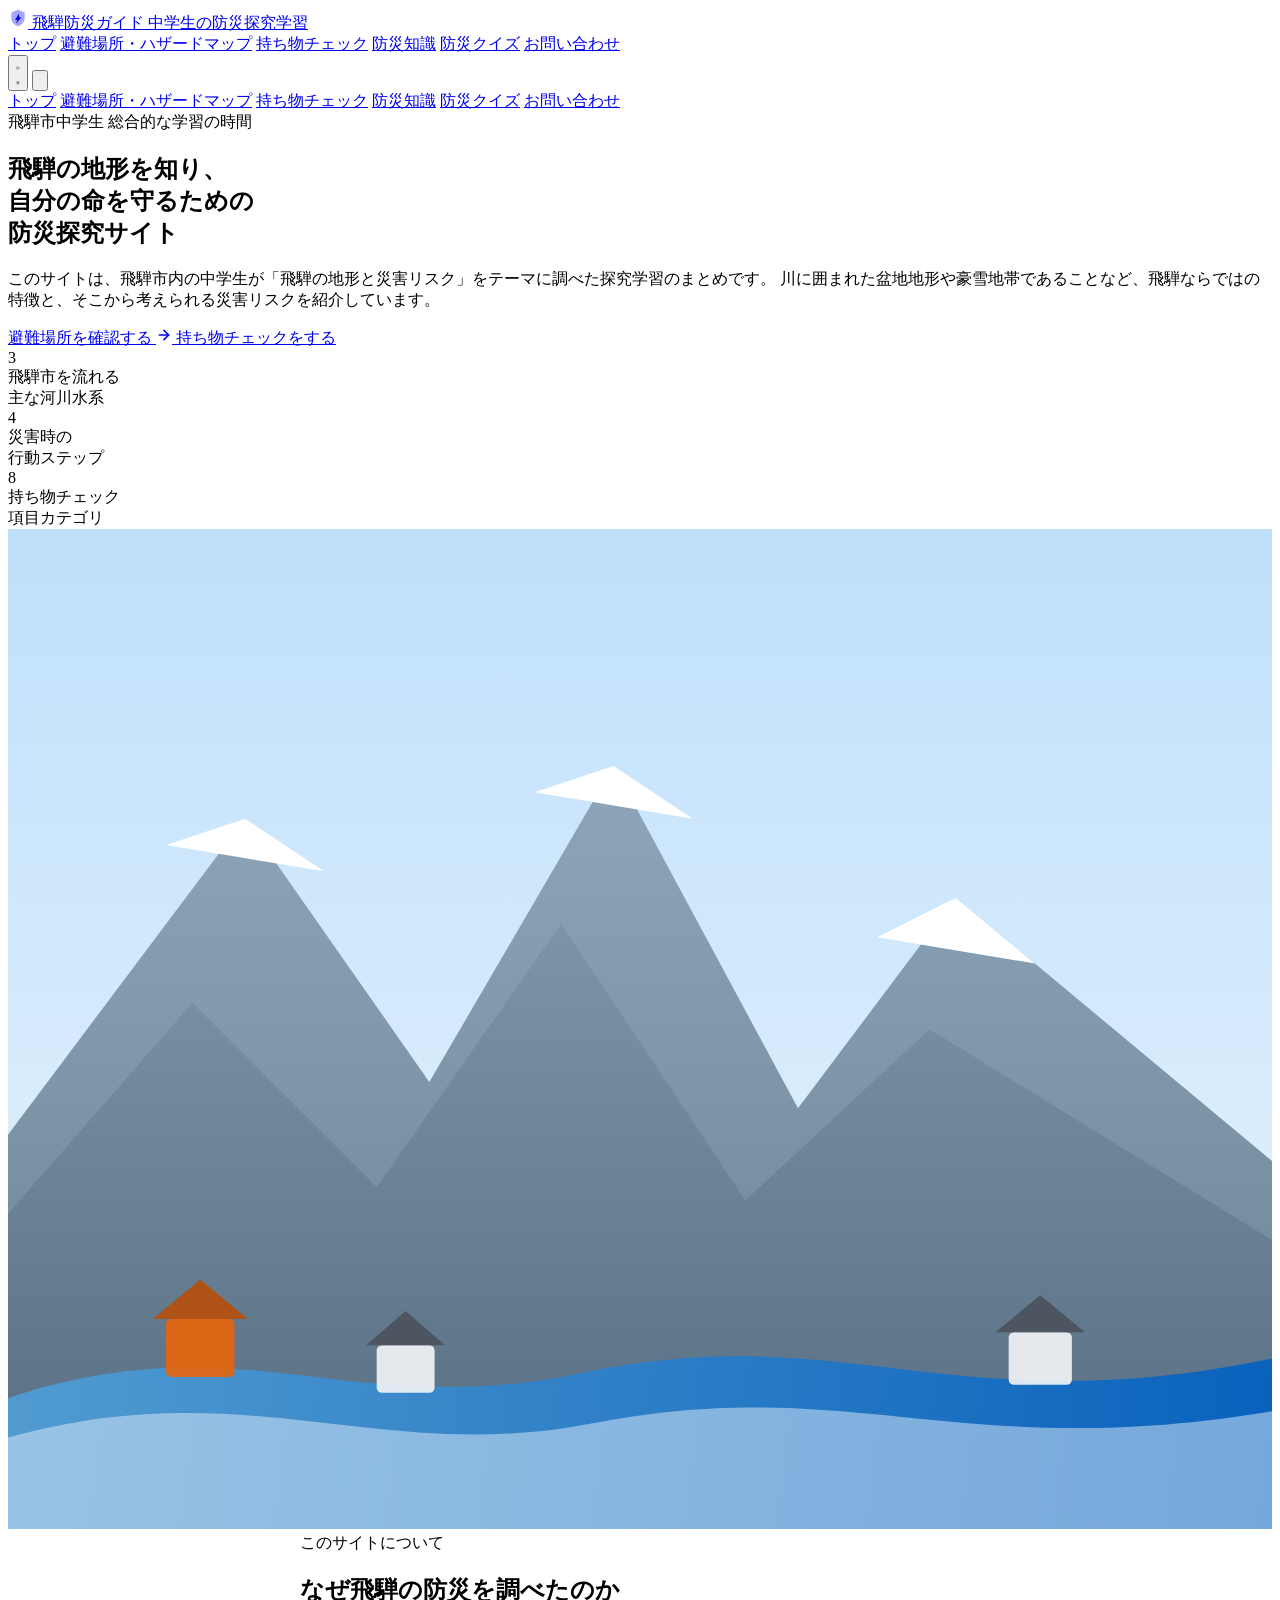
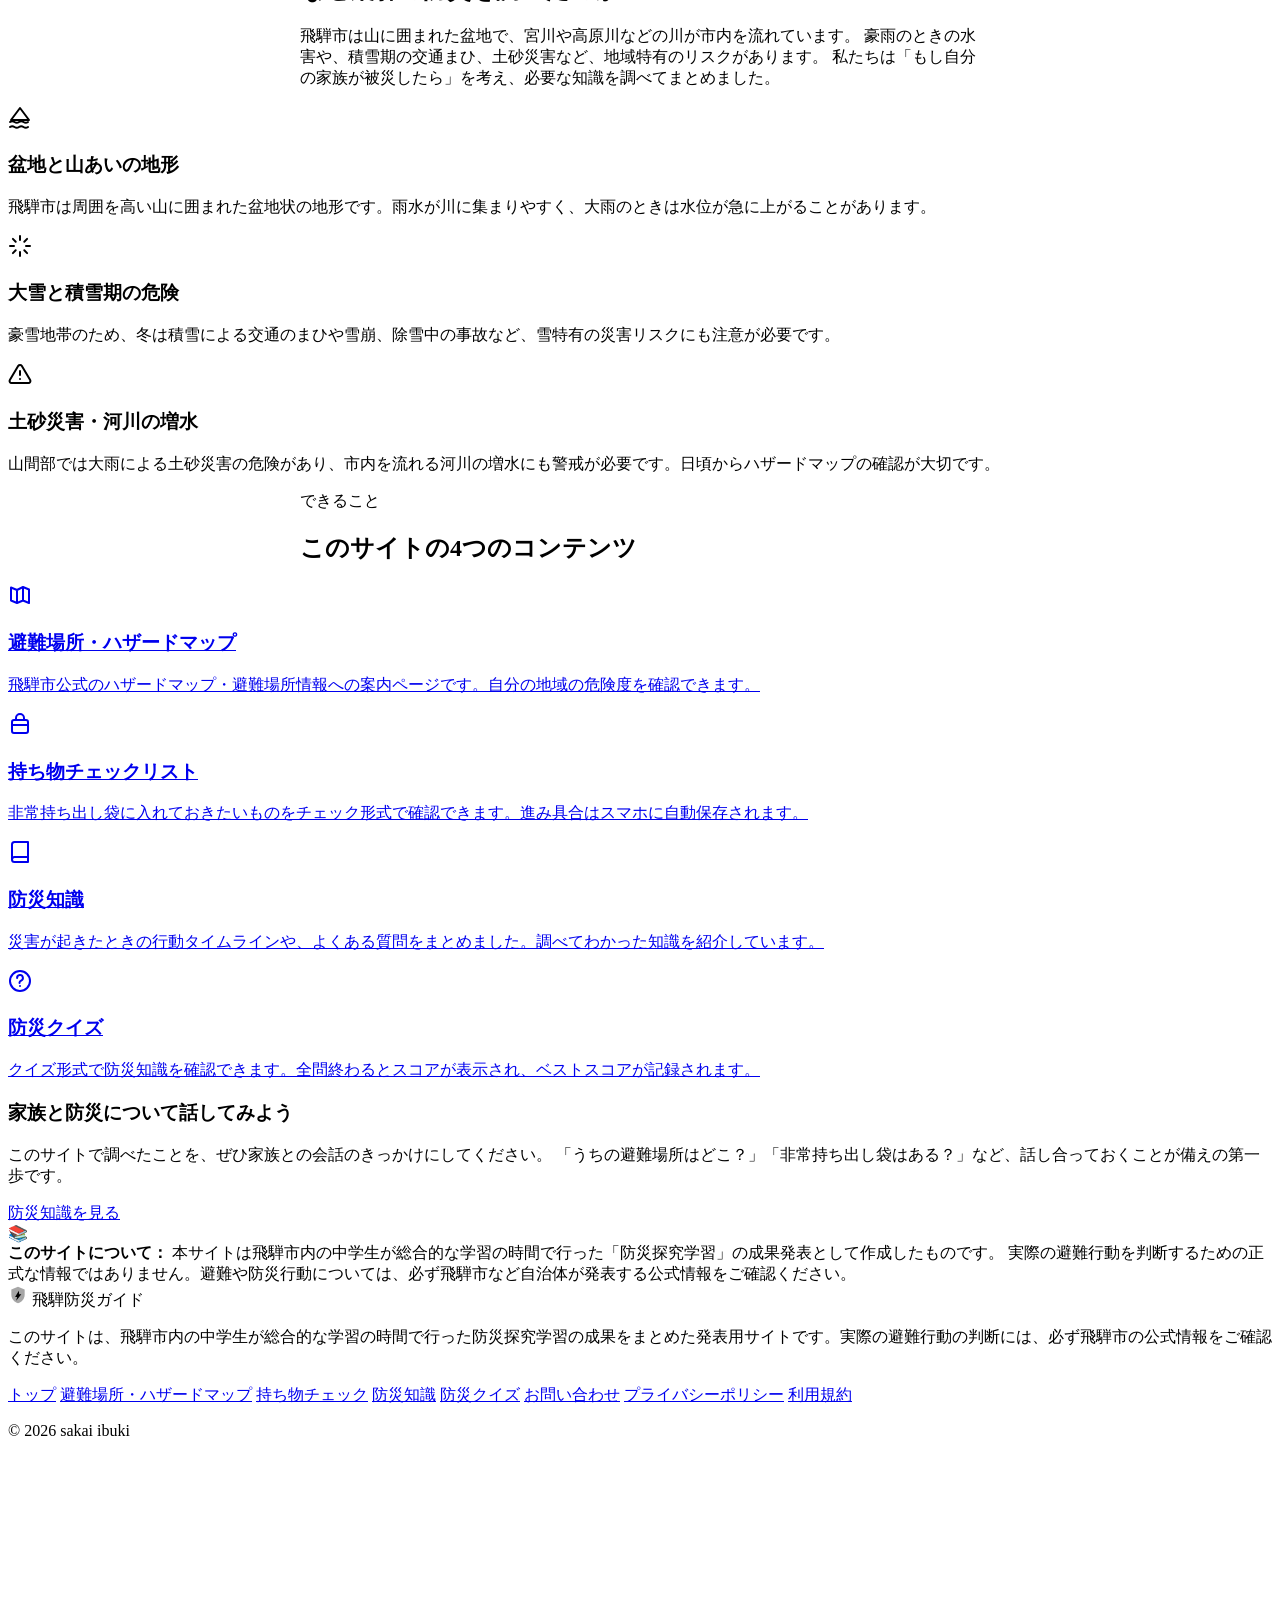
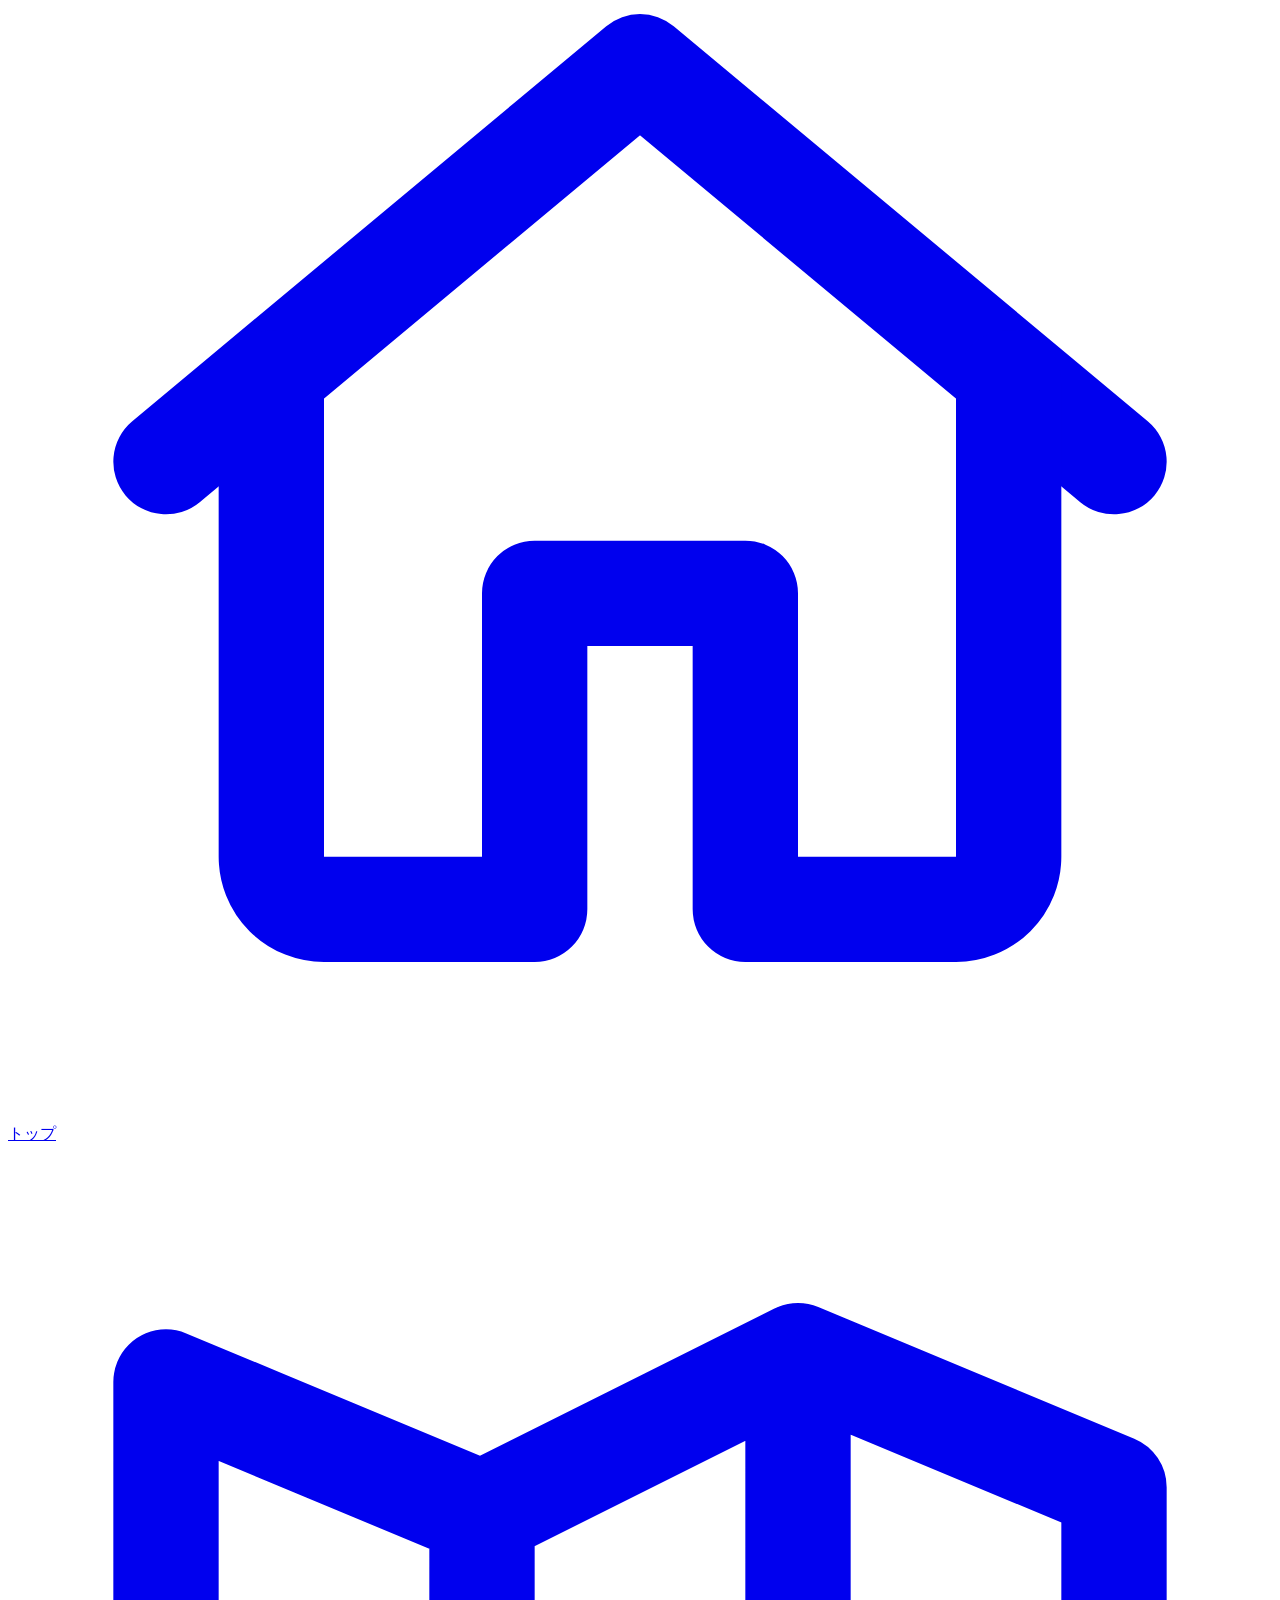
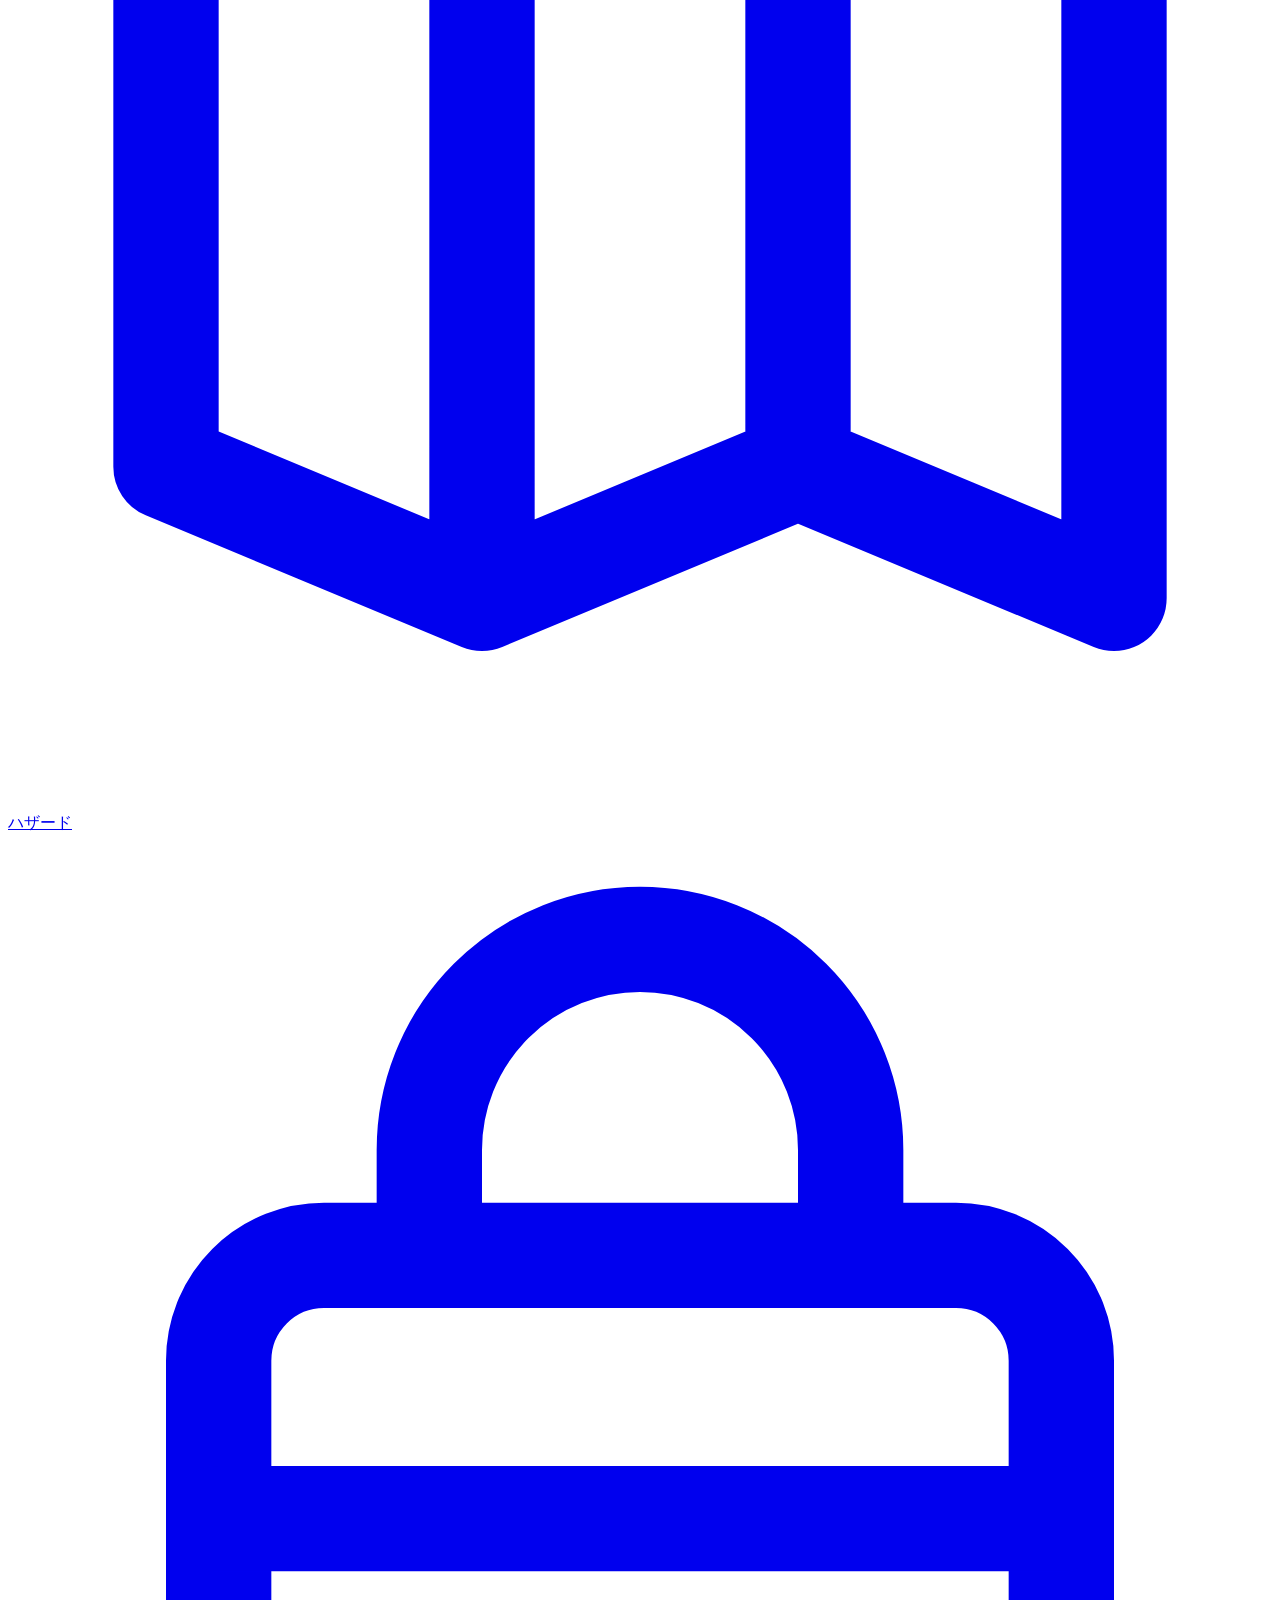
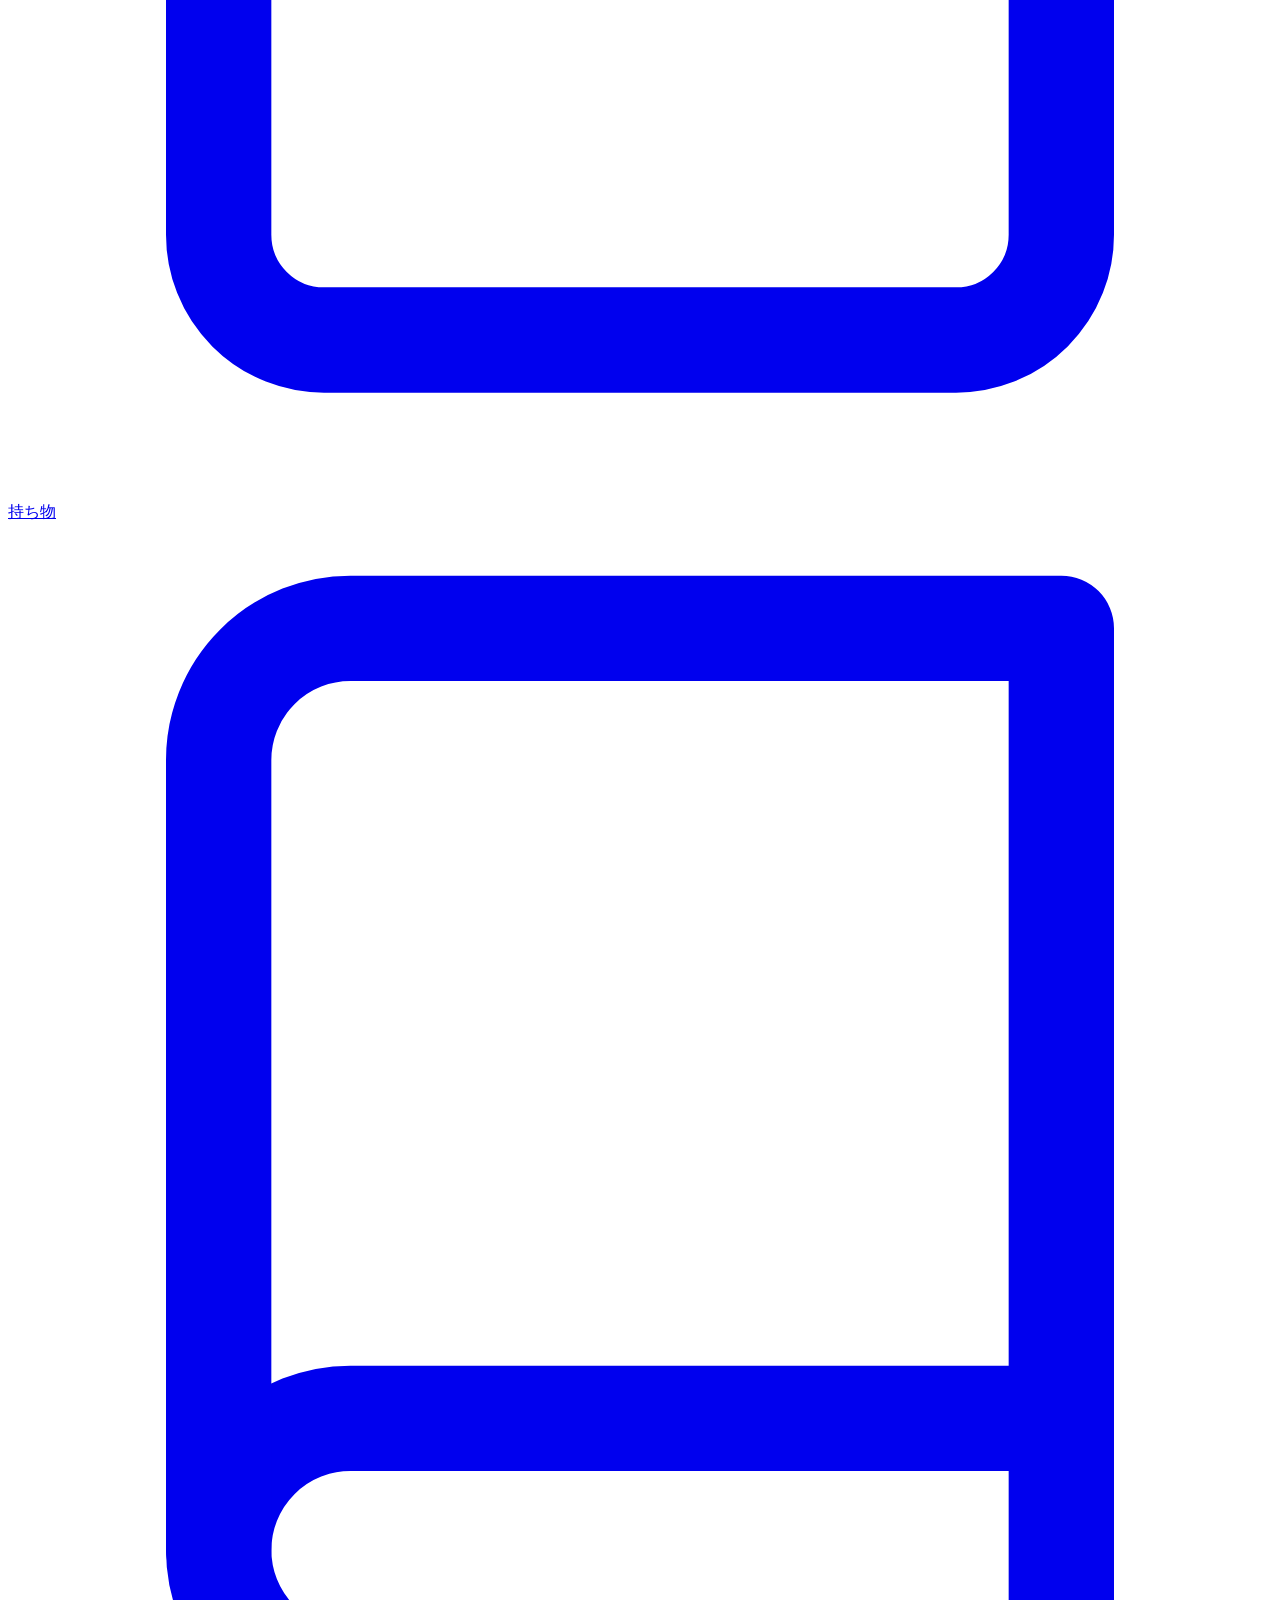
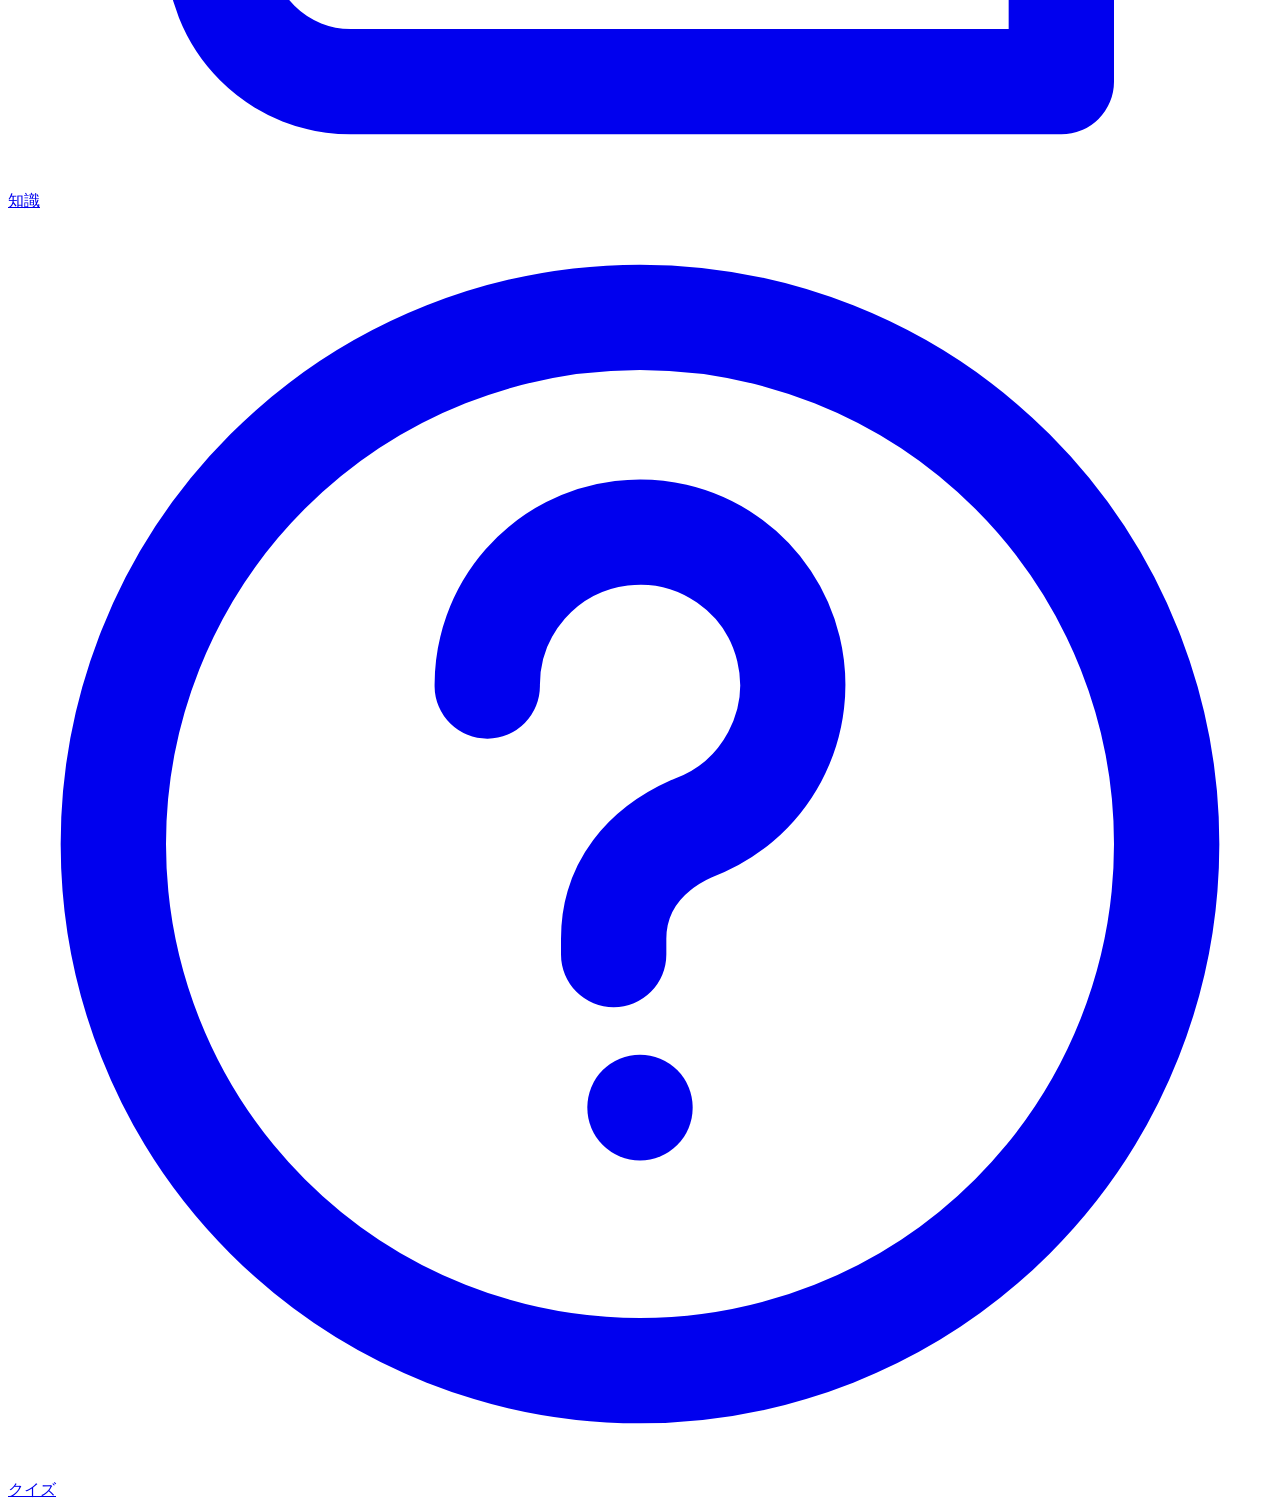
==== commit abe66f78: "Update index.html" ====
--- a/index.html
+++ b/index.html
@@ -288,7 +288,7 @@
         <a href="/hidacity-bousaiguide/privacy/">プライバシーポリシー</a>
         <a href="/hidacity-bousaiguide/terms/">利用規約</a>
       </nav>
-      <p class="footer-copy">&copy; sakai ibuki</p>
+      <p class="footer-copy">&copy; 2026 sakai ibuki</p>
     </div>
   </footer>
 
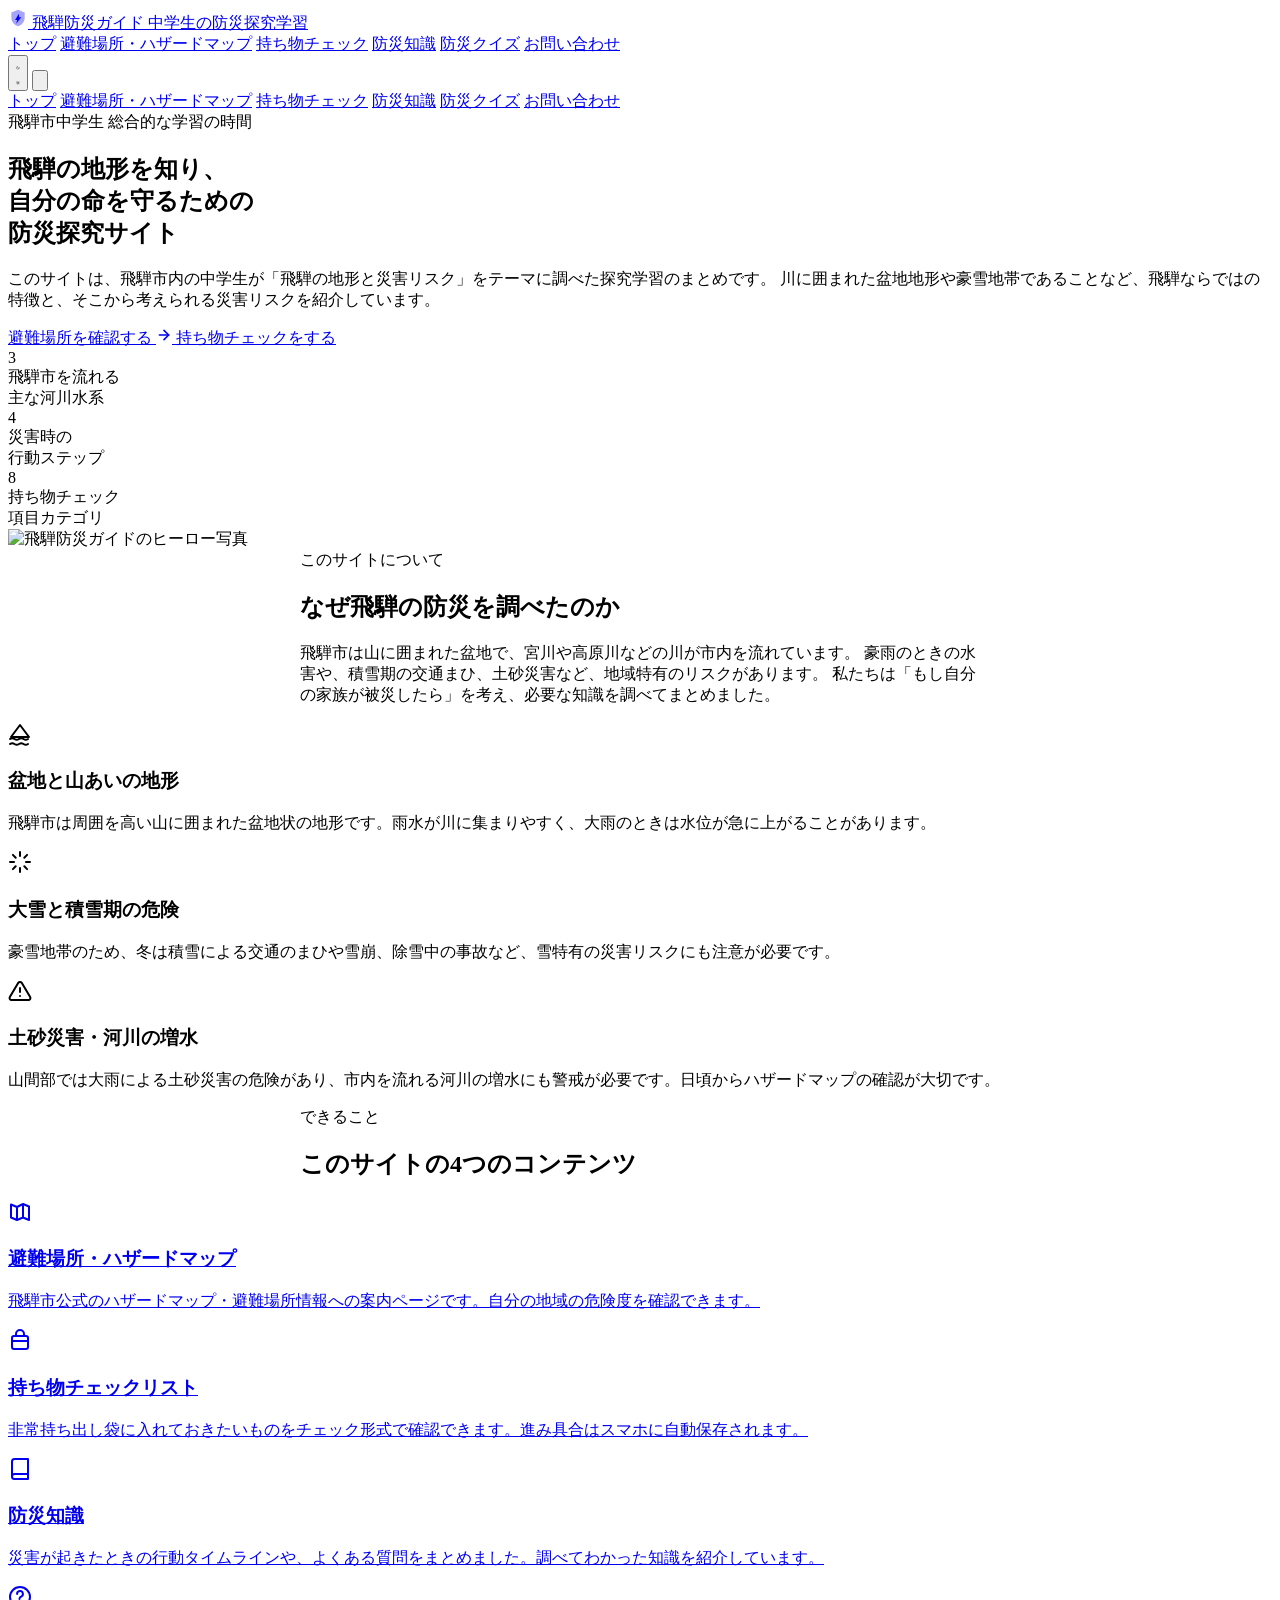
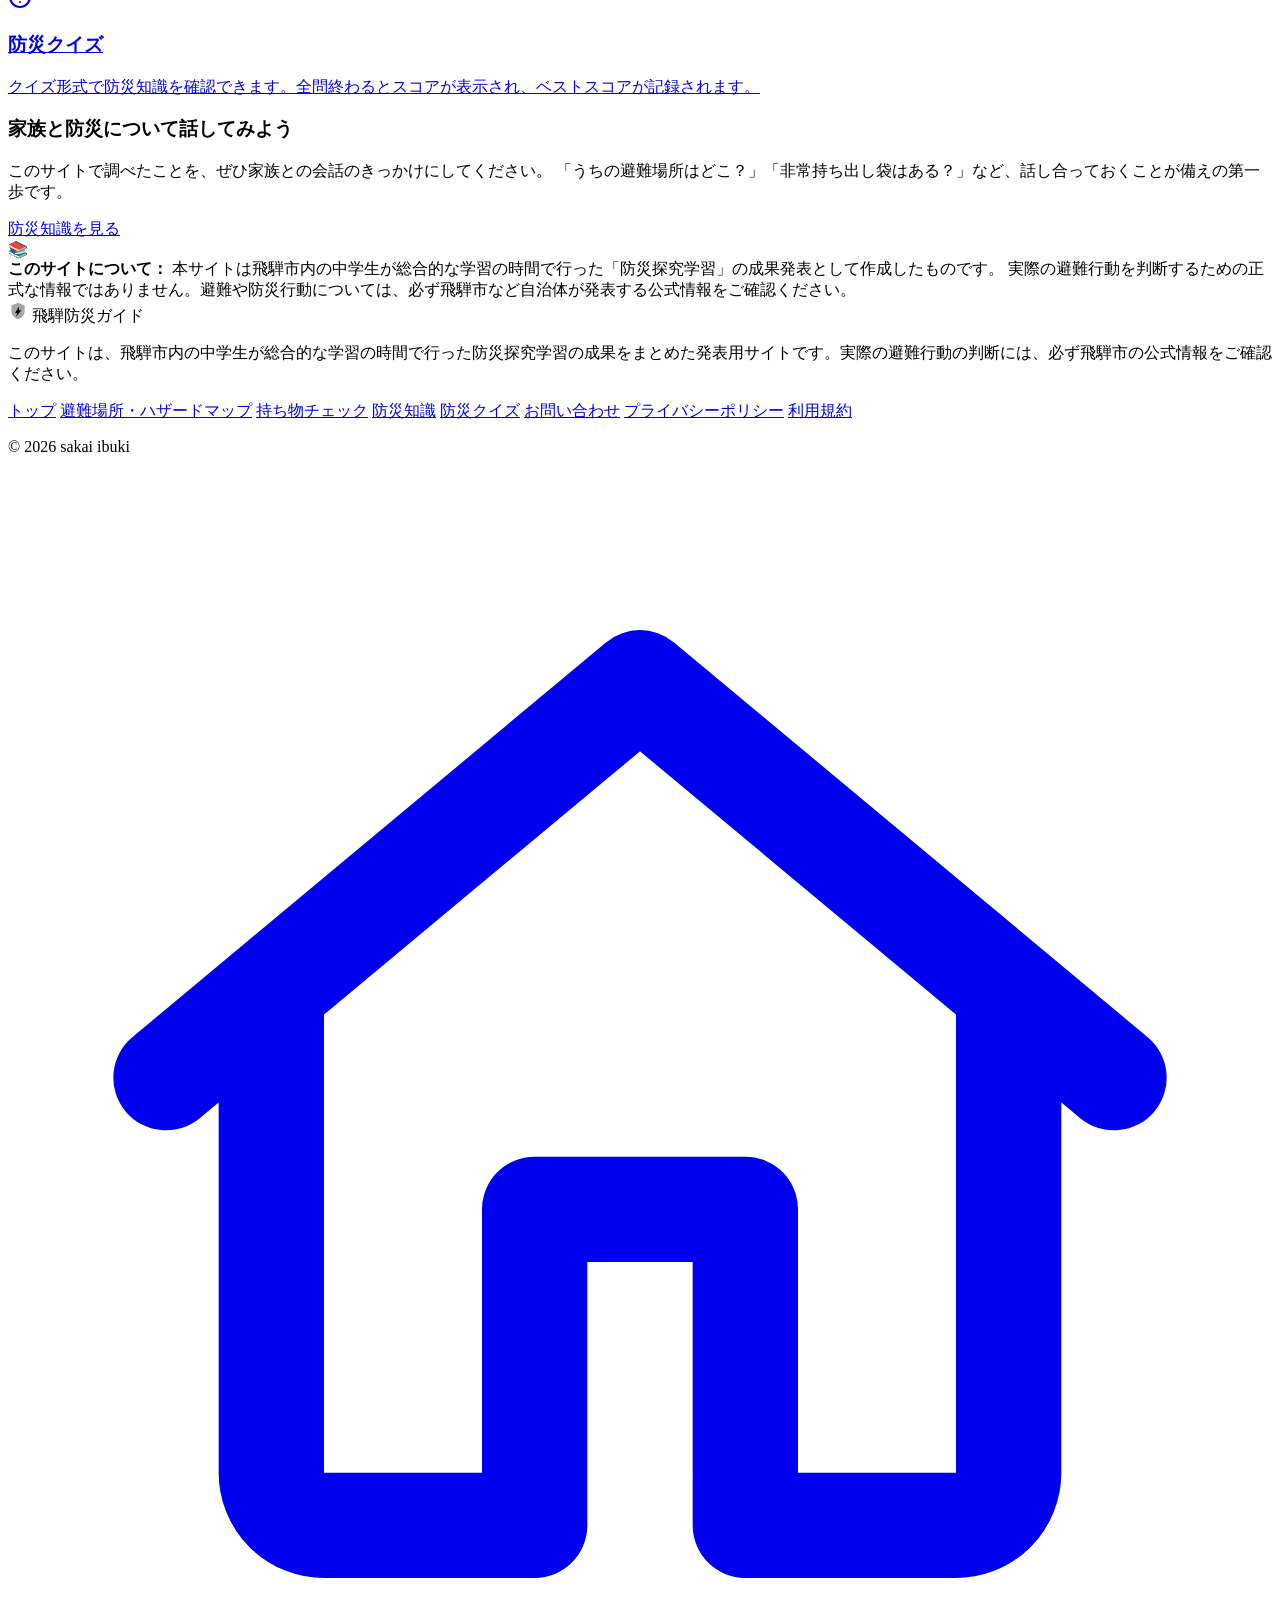
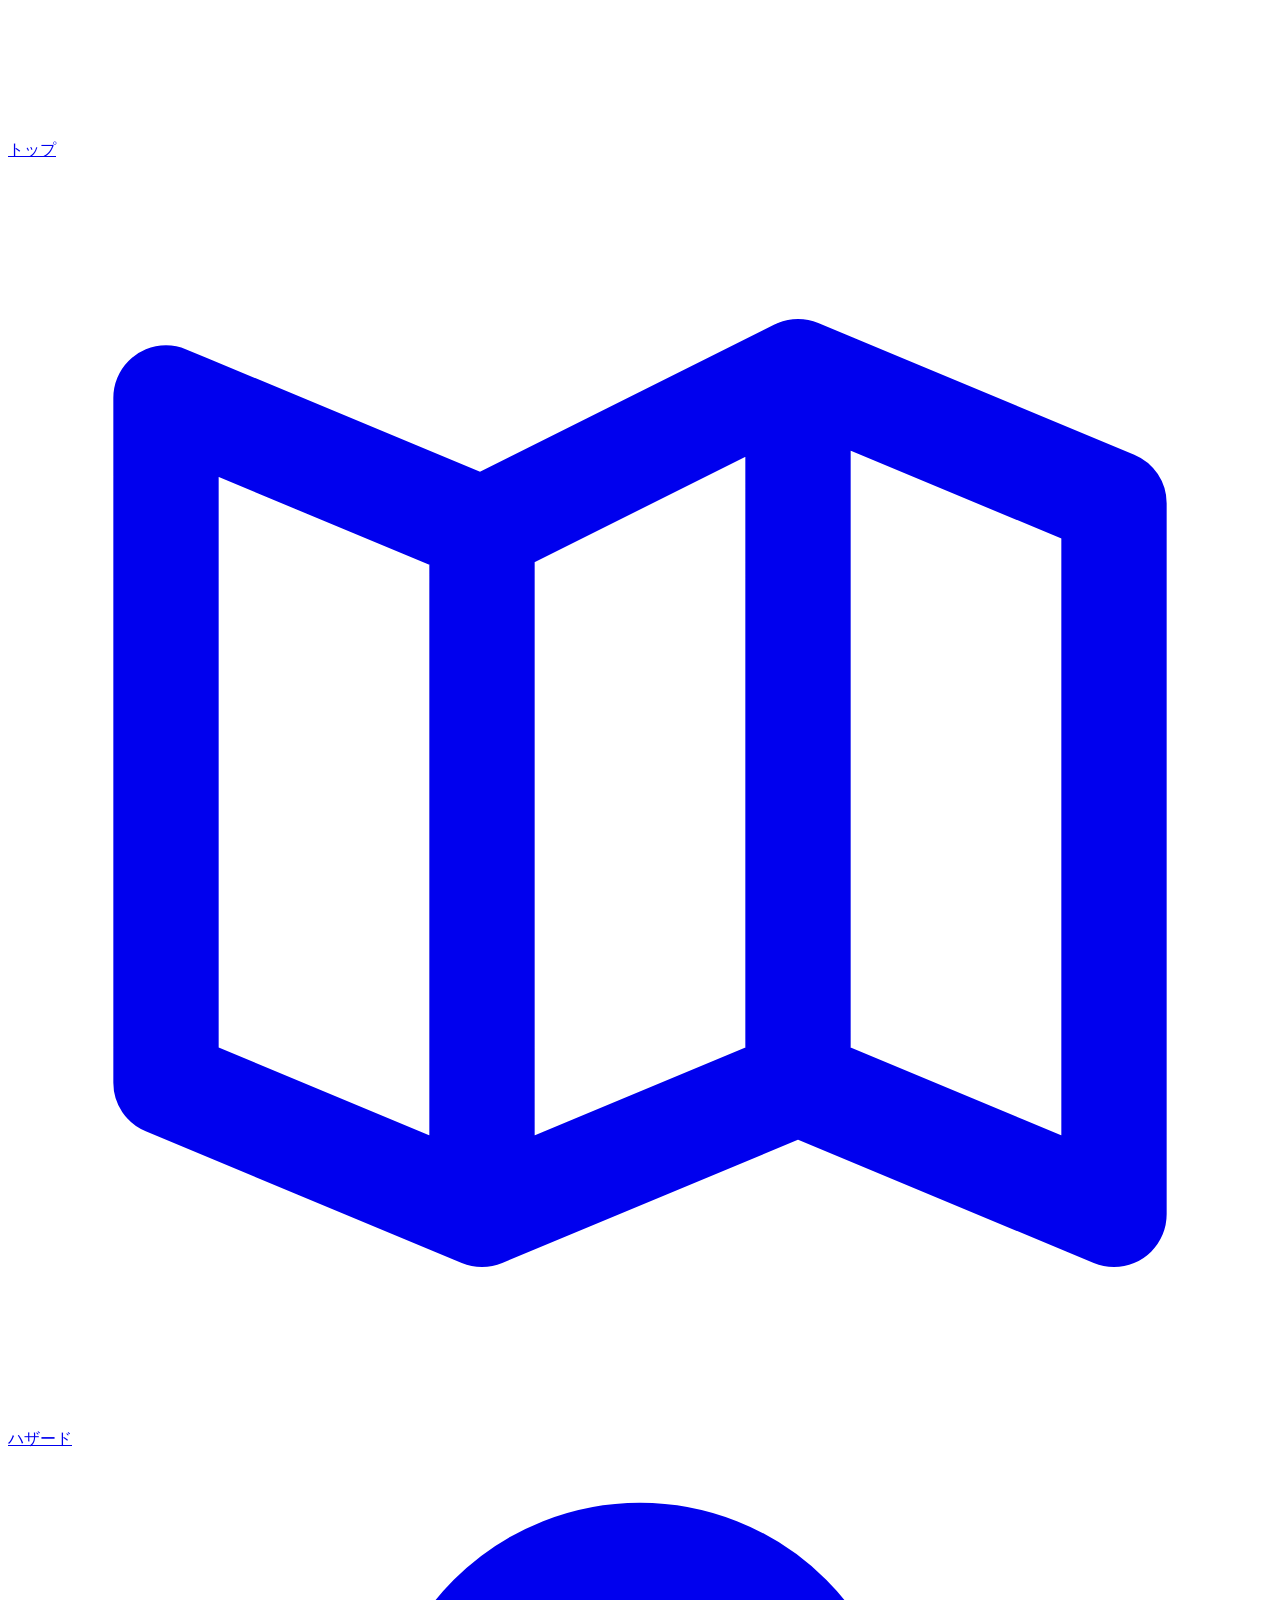
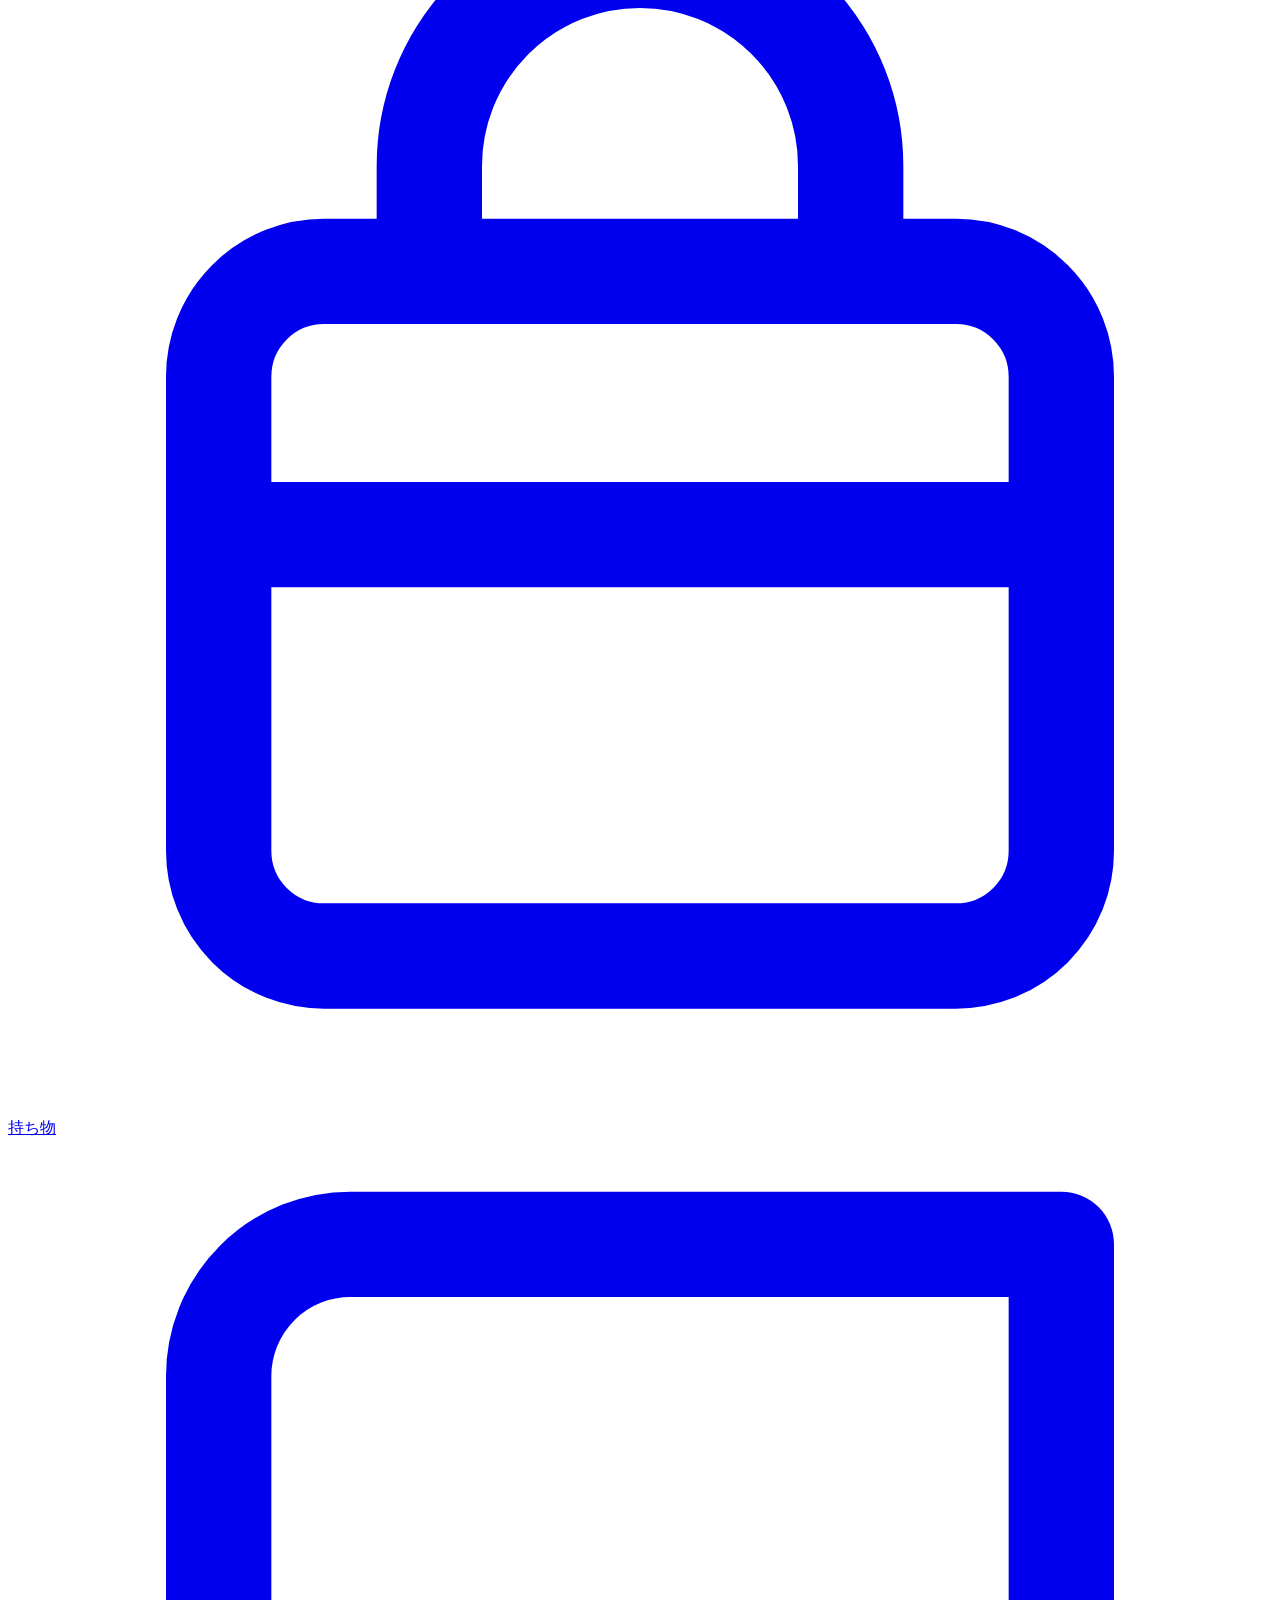
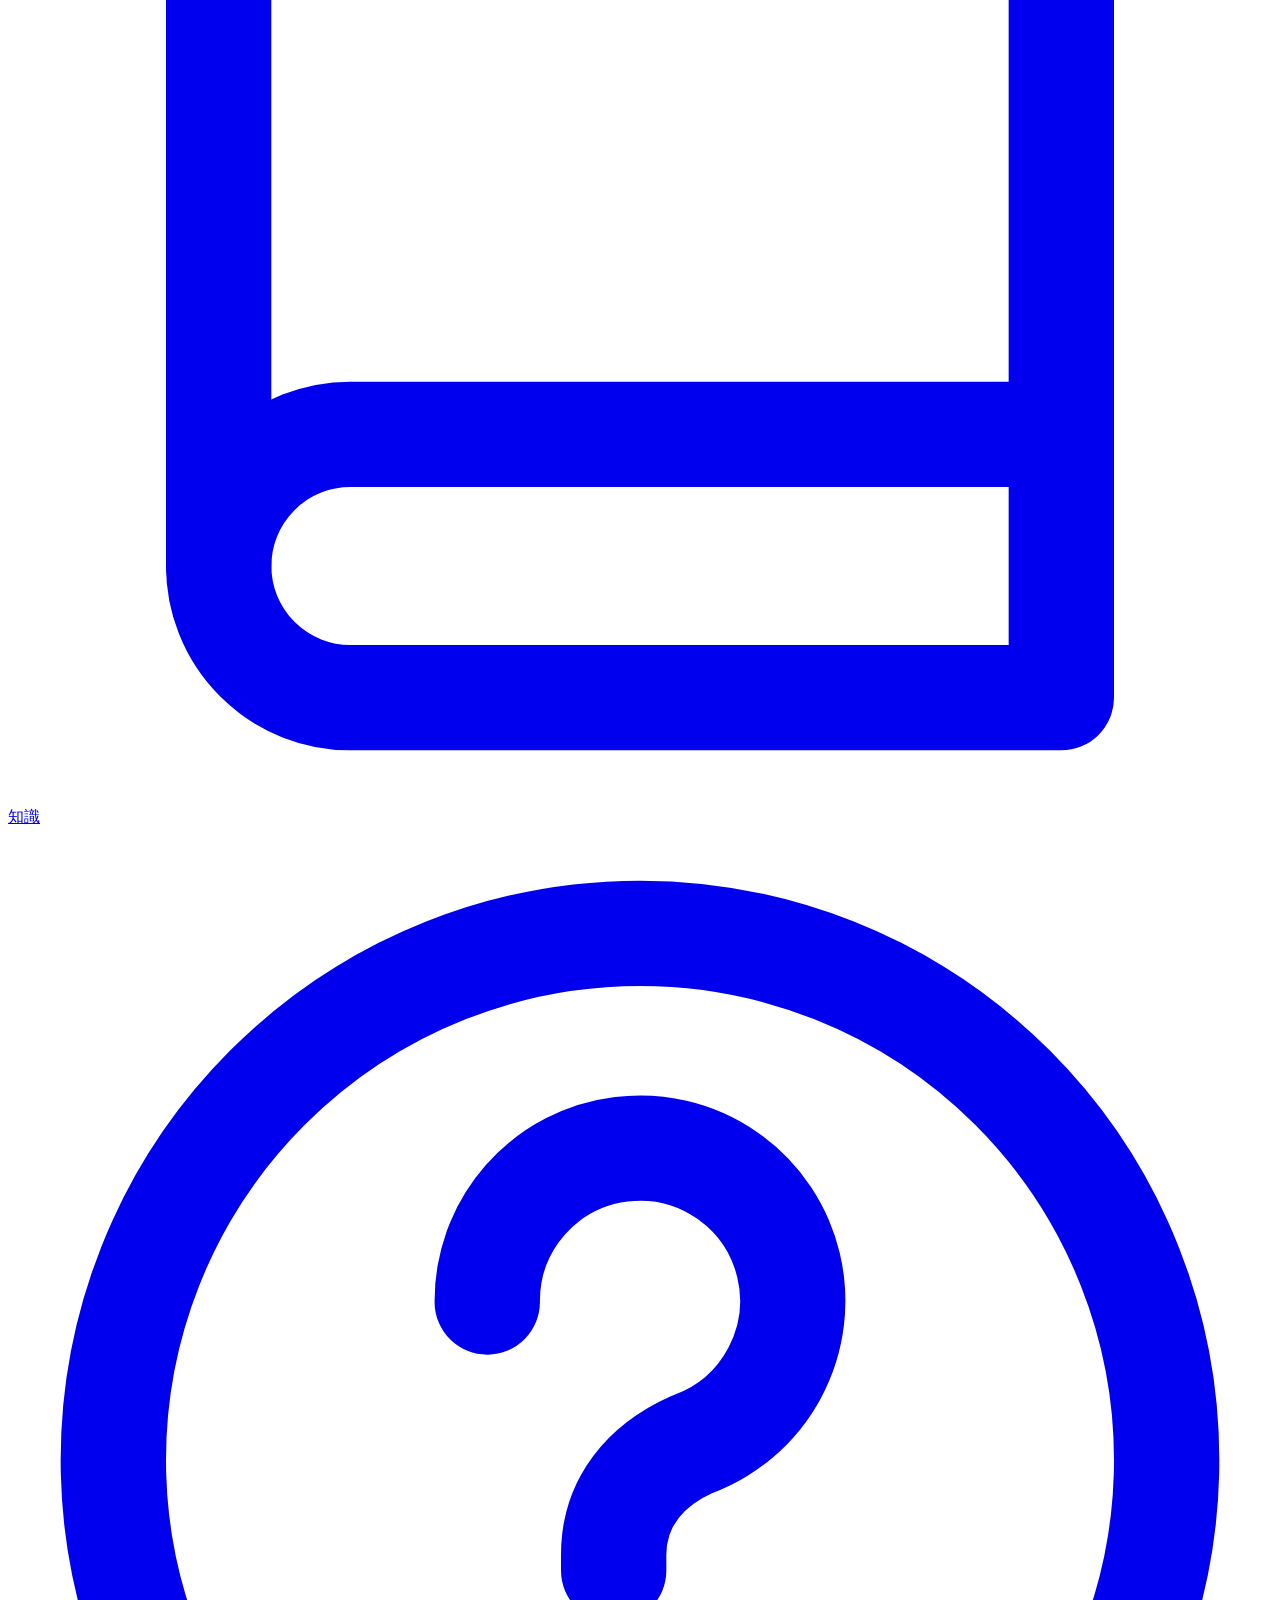
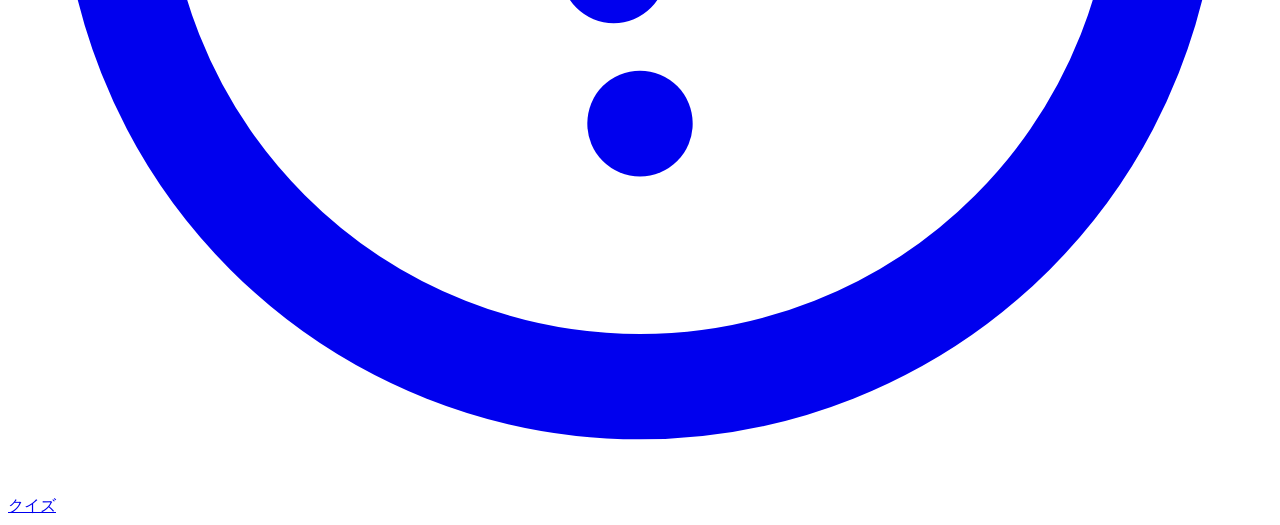
==== commit 6974bc90: "fix: use photo hero on home page" ====
--- a/index.html
+++ b/index.html
@@ -14,12 +14,12 @@
   <meta property="og:title" content="飛騨防災ガイド">
   <meta property="og:description" content="飛騨市内の中学生が総合的な学習の時間で取り組んだ防災探究学習の成果発表サイト。飛騨の地形と災害リスク、避難場所、持ち物チェックリスト、防災知識、防災クイズを紹介します。">
   <meta property="og:url" content="https://example.github.io/hidacity-bousaiguide/">
-  <meta property="og:image" content="https://example.github.io/hidacity-bousaiguide/icons/icon-512.png">
+  <meta property="og:image" content="https://example.github.io/hidacity-bousaiguide/assets/icons/hida-bousai-icon.png">
   <meta name="twitter:card" content="summary_large_image">
 
   <link rel="manifest" href="/hidacity-bousaiguide/manifest.webmanifest">
-  <link rel="icon" type="image/svg+xml" href="/hidacity-bousaiguide/favicon.svg">
-  <link rel="apple-touch-icon" href="/hidacity-bousaiguide/icons/icon-192.png">
+  <link rel="icon" type="image/svg+xml" href="/hidacity-bousaiguide/assets/icons/hida-bousai-icon.png">
+  <link rel="apple-touch-icon" href="/hidacity-bousaiguide/assets/icons/hida-bousai-icon.png">
 
   <link rel="preconnect" href="https://fonts.googleapis.com">
   <link rel="preconnect" href="https://fonts.gstatic.com" crossorigin>
@@ -111,42 +111,7 @@
 
         <div data-fade>
           <div class="hero-visual">
-            <svg viewBox="0 0 480 380" xmlns="http://www.w3.org/2000/svg" role="img" aria-label="飛騨の山と川のイラスト">
-              <defs>
-                <linearGradient id="sky" x1="0" y1="0" x2="0" y2="1">
-                  <stop offset="0" stop-color="#bfe0fb"/>
-                  <stop offset="1" stop-color="#eaf5fd"/>
-                </linearGradient>
-                <linearGradient id="mtn1" x1="0" y1="0" x2="0" y2="1">
-                  <stop offset="0" stop-color="#7c93a8"/>
-                  <stop offset="1" stop-color="#546b80"/>
-                </linearGradient>
-                <linearGradient id="mtn2" x1="0" y1="0" x2="0" y2="1">
-                  <stop offset="0" stop-color="#8fa6ba"/>
-                  <stop offset="1" stop-color="#66808f"/>
-                </linearGradient>
-                <linearGradient id="river" x1="0" y1="0" x2="1" y2="0">
-                  <stop offset="0" stop-color="#4f9fd8"/>
-                  <stop offset="1" stop-color="#0060c2"/>
-                </linearGradient>
-              </defs>
-              <rect width="480" height="380" fill="url(#sky)"/>
-              <polygon points="0,230 90,110 160,210 230,90 300,220 360,140 480,240 480,380 0,380" fill="url(#mtn2)"/>
-              <polygon points="0,260 70,180 140,250 210,150 280,255 350,190 480,270 480,380 0,380" fill="url(#mtn1)"/>
-              <polygon points="60,120 90,110 120,130" fill="#ffffff"/>
-              <polygon points="200,100 230,90 260,110" fill="#ffffff"/>
-              <polygon points="330,155 360,140 390,165" fill="#ffffff"/>
-              <path d="M0,330 C90,300 130,340 220,320 C320,300 360,340 480,315 L480,380 L0,380 Z" fill="url(#river)" opacity="0.9"/>
-              <path d="M0,345 C90,320 140,355 220,340 C320,320 360,355 480,335 L480,380 L0,380 Z" fill="#e2eefb" opacity="0.5"/>
-              <g opacity="0.9">
-                <rect x="60" y="300" width="26" height="22" rx="2" fill="#e8650a"/>
-                <polygon points="55,300 73,285 91,300" fill="#b84e08"/>
-                <rect x="140" y="310" width="22" height="18" rx="2" fill="#f4f6f9"/>
-                <polygon points="136,310 151,297 166,310" fill="#4a525c"/>
-                <rect x="380" y="305" width="24" height="20" rx="2" fill="#f4f6f9"/>
-                <polygon points="375,305 392,291 409,305" fill="#4a525c"/>
-              </g>
-            </svg>
+            <img src="/hidacity-bousaiguide/images/hero/castle-photo.svg?v=2026-08-30-photo" alt="飛騨防災ガイドのヒーロー写真" loading="eager" decoding="async">
           </div>
         </div>
       </div>
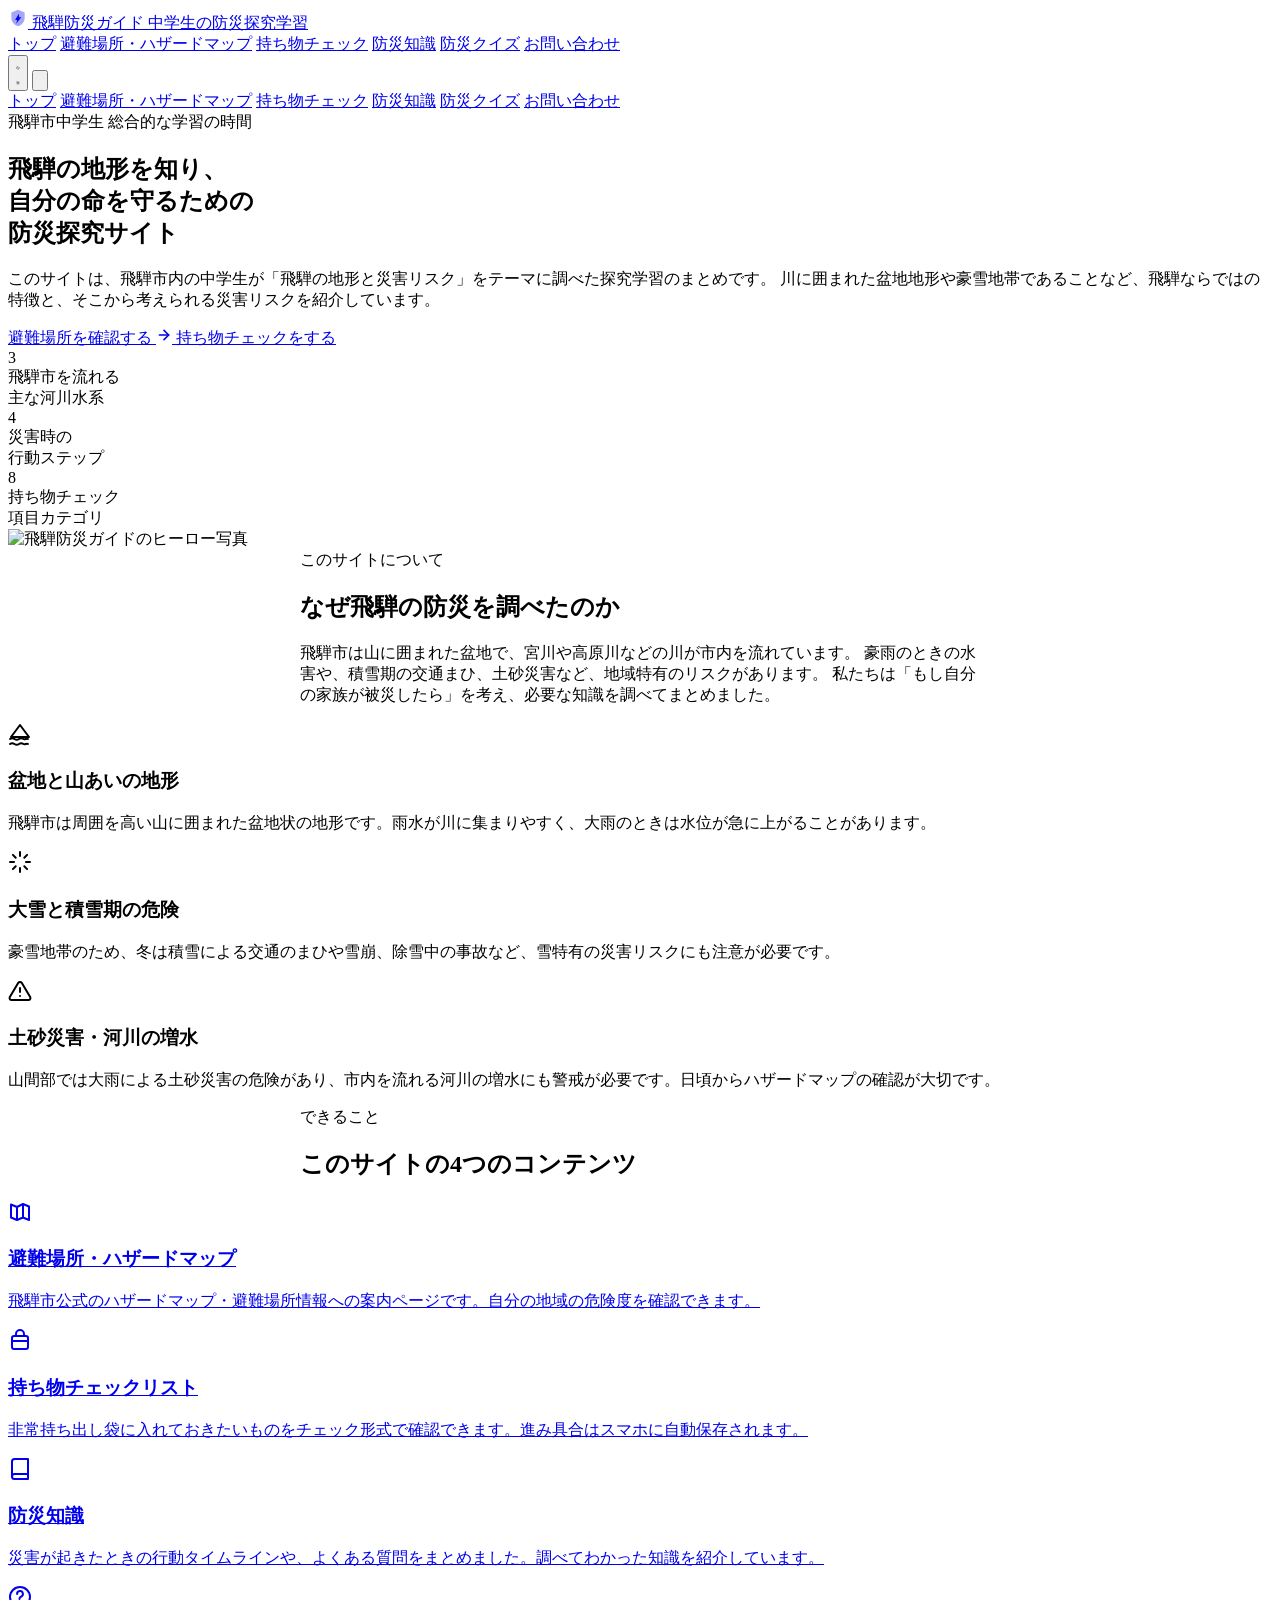
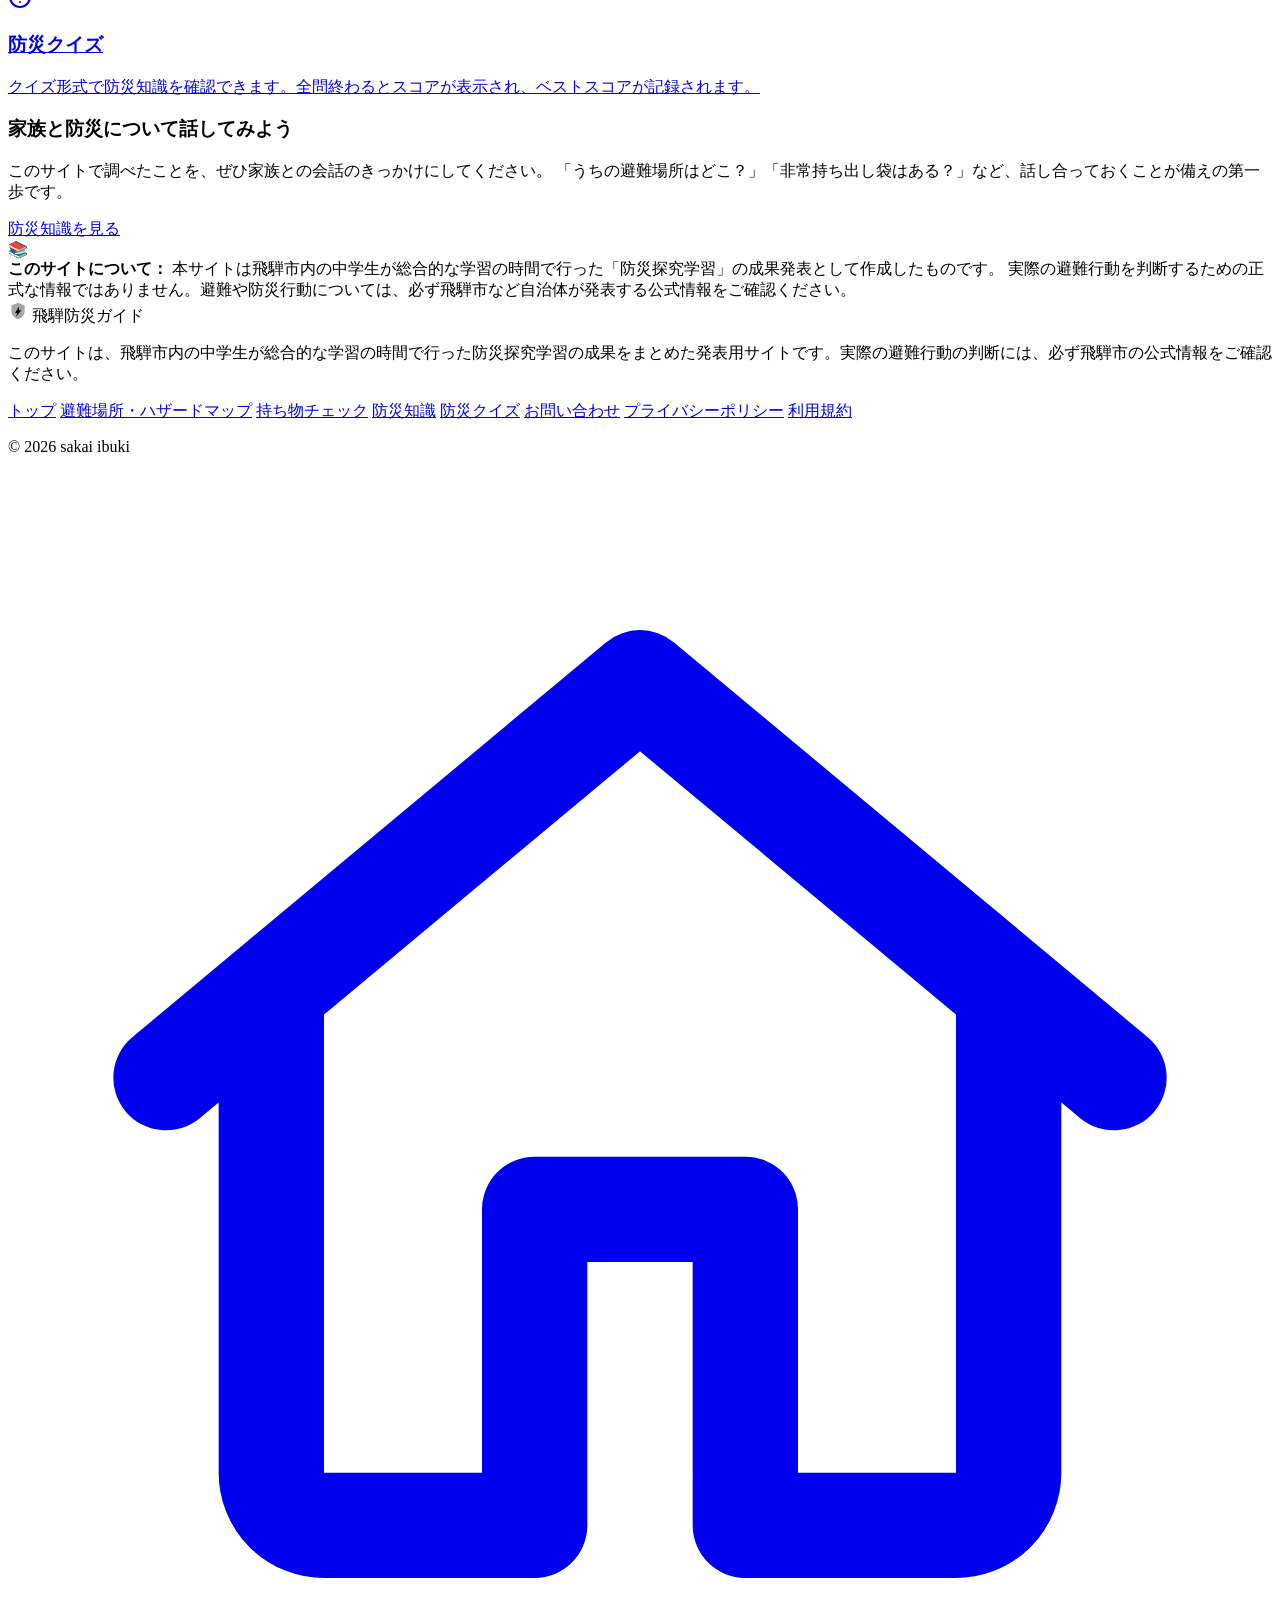
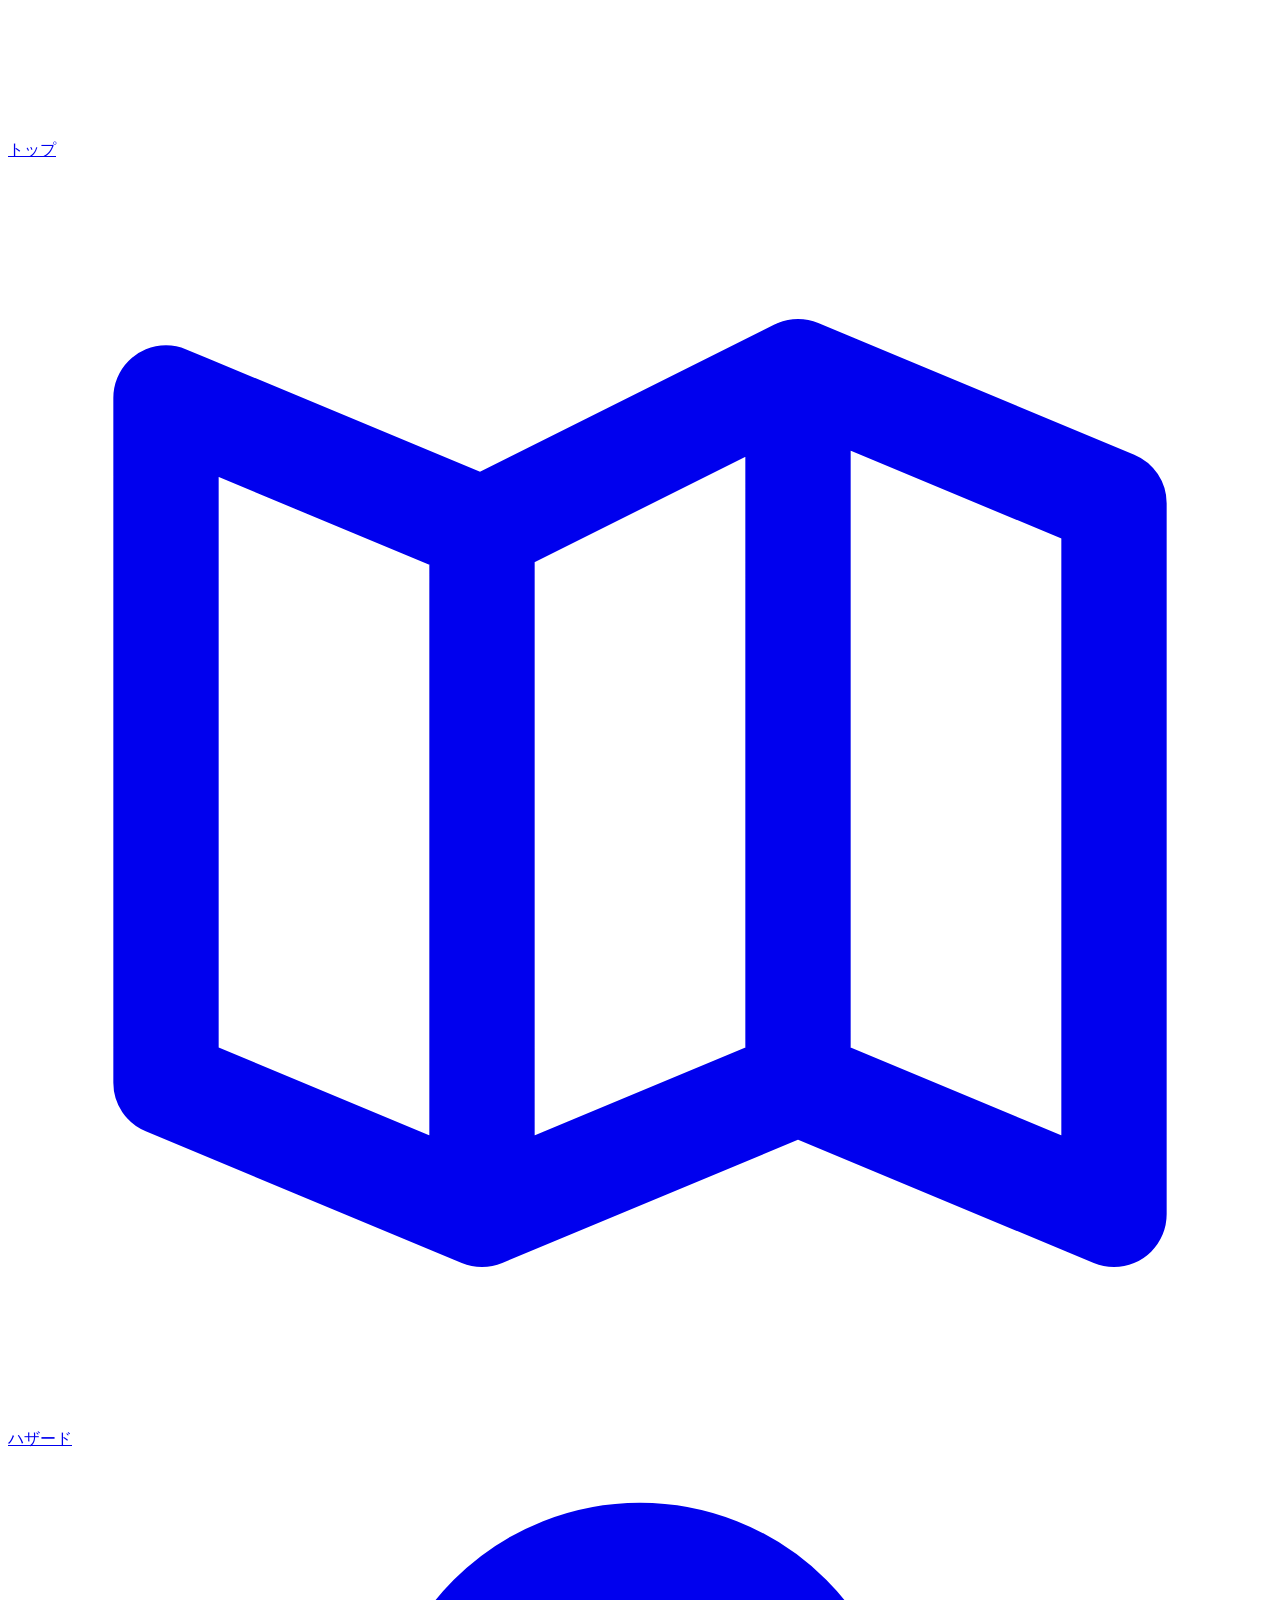
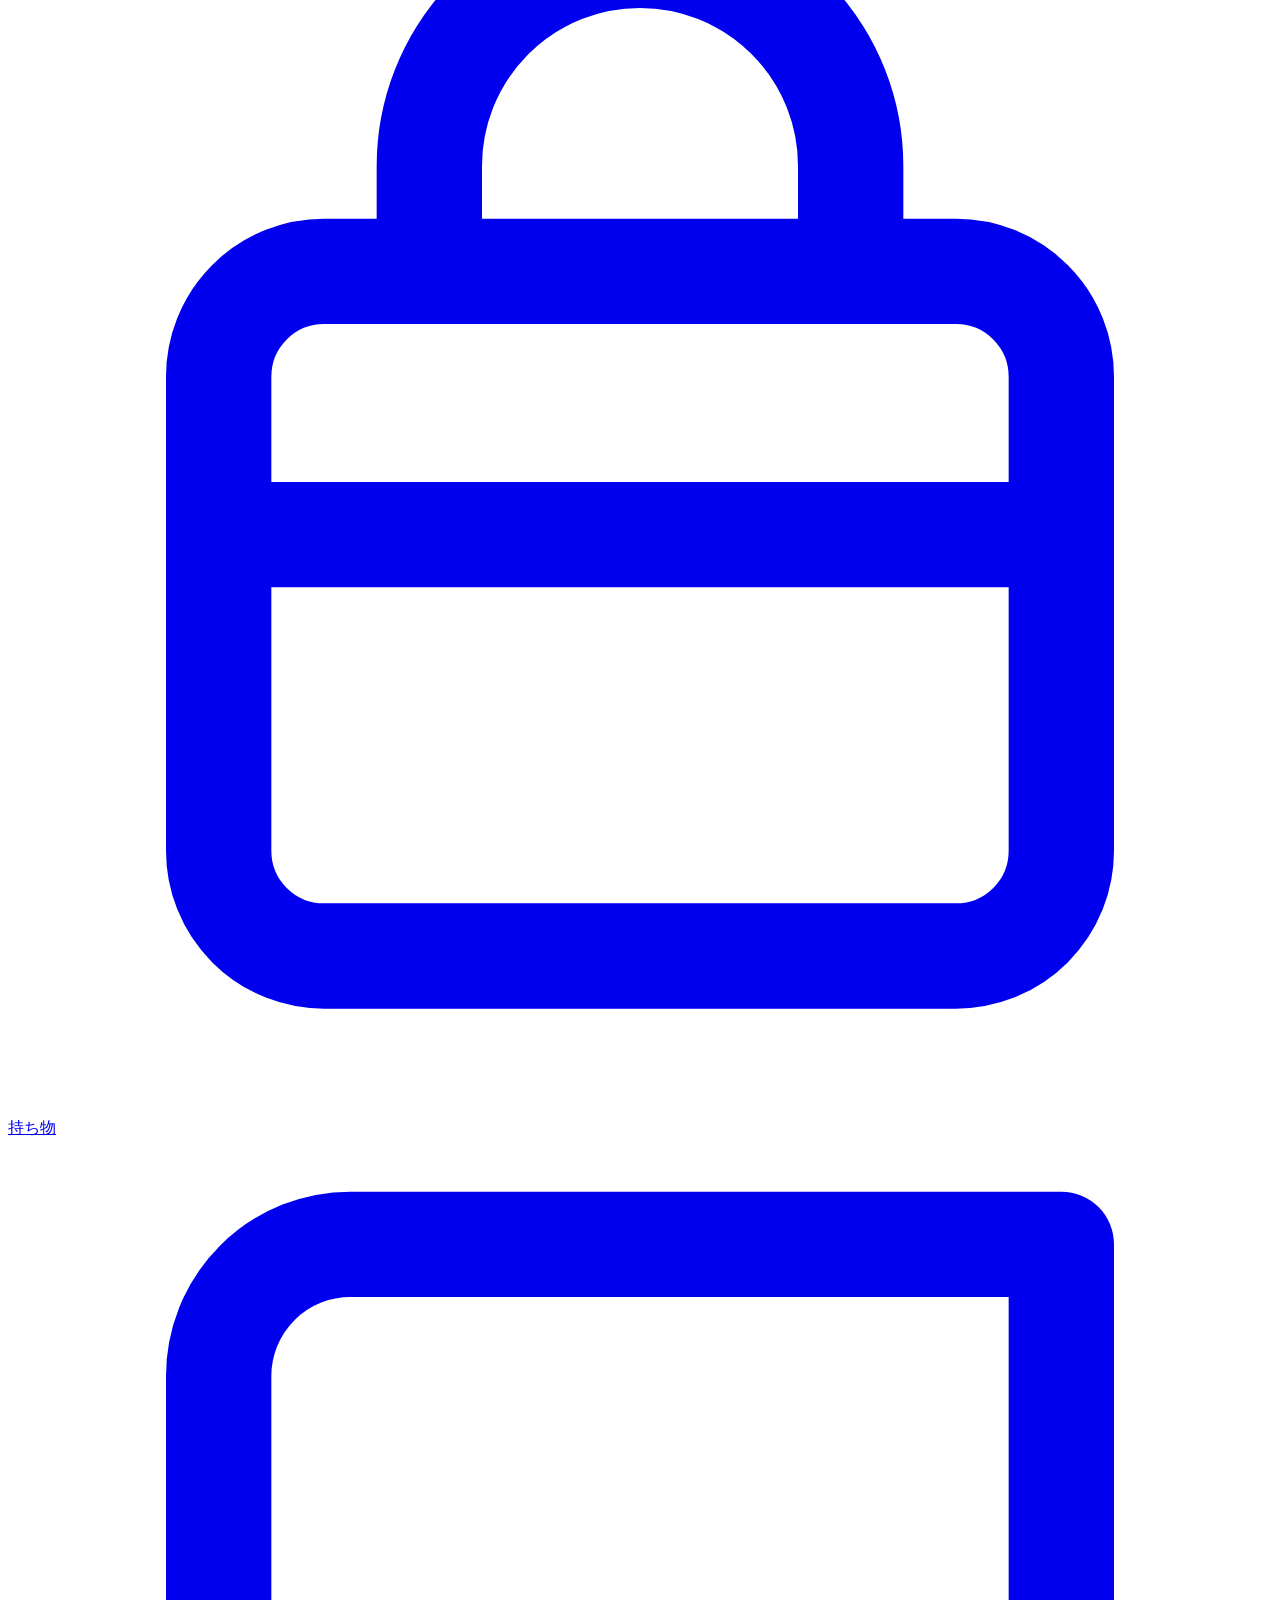
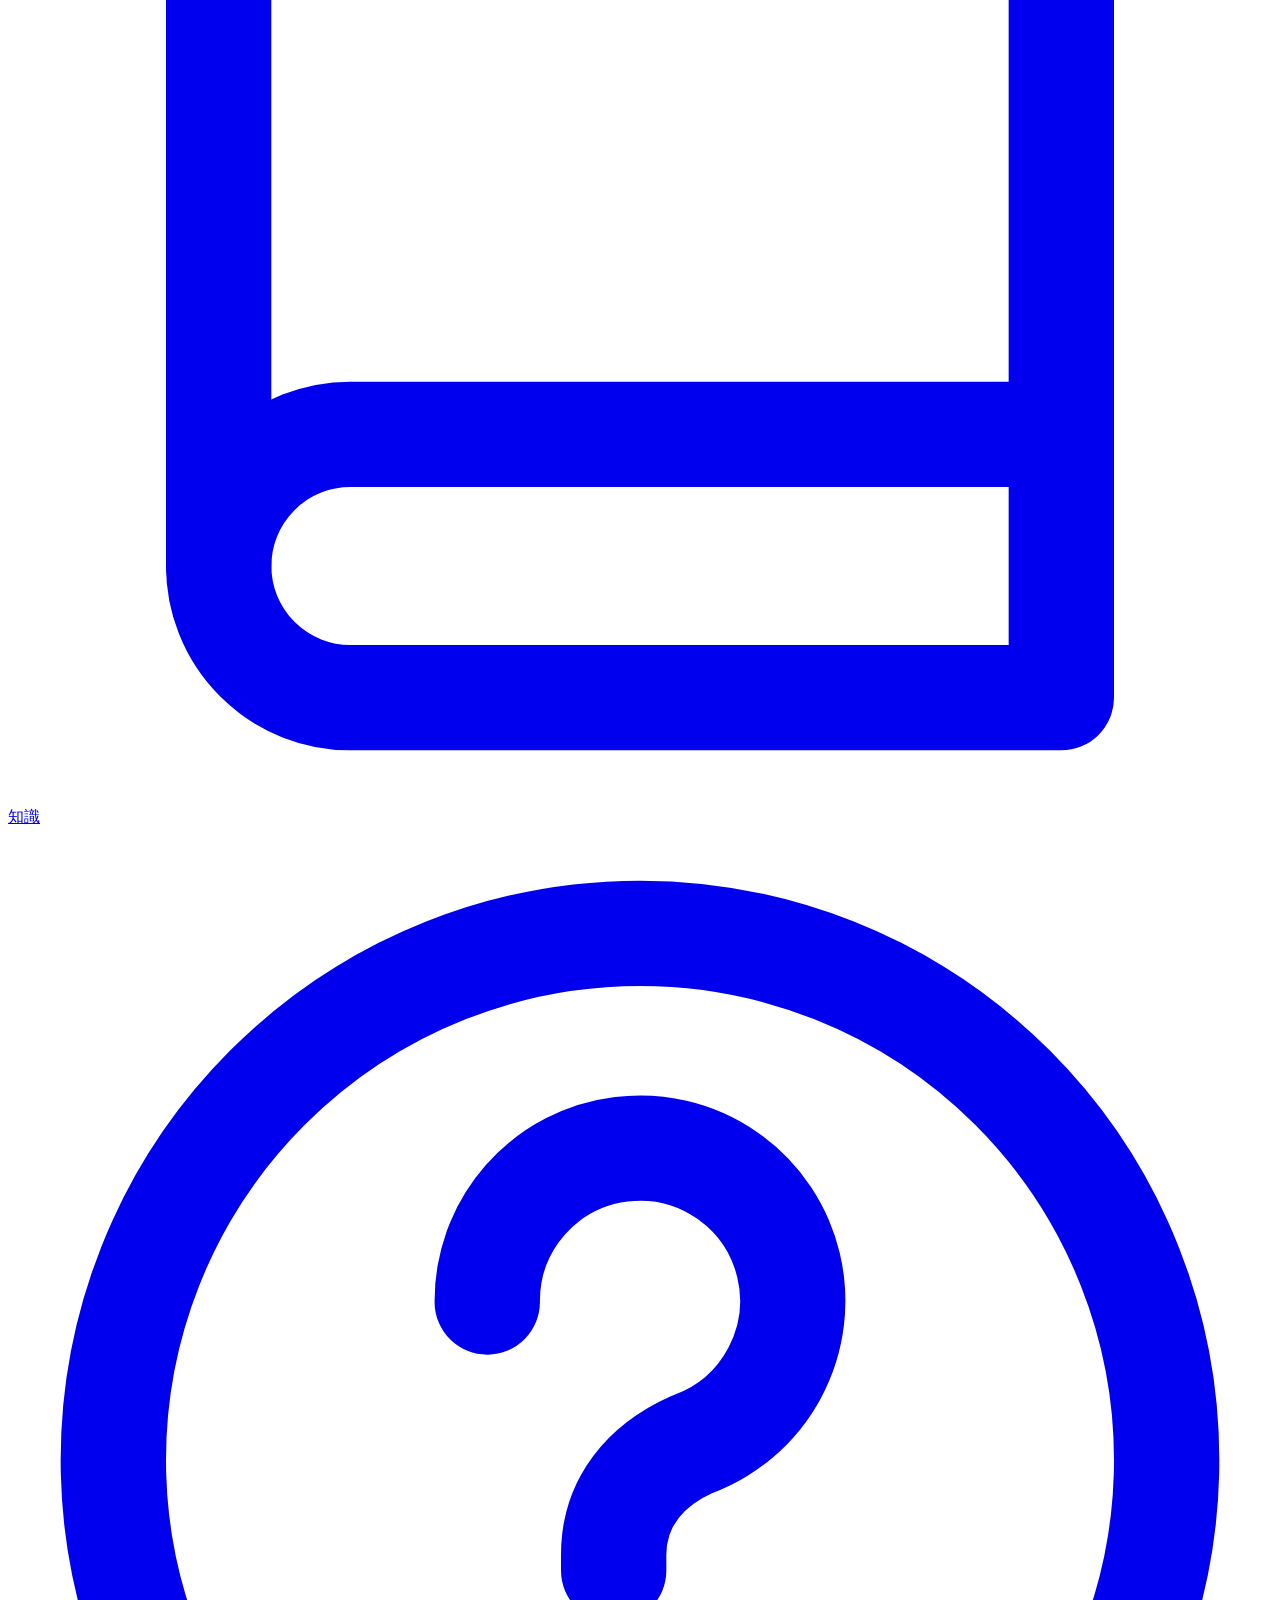
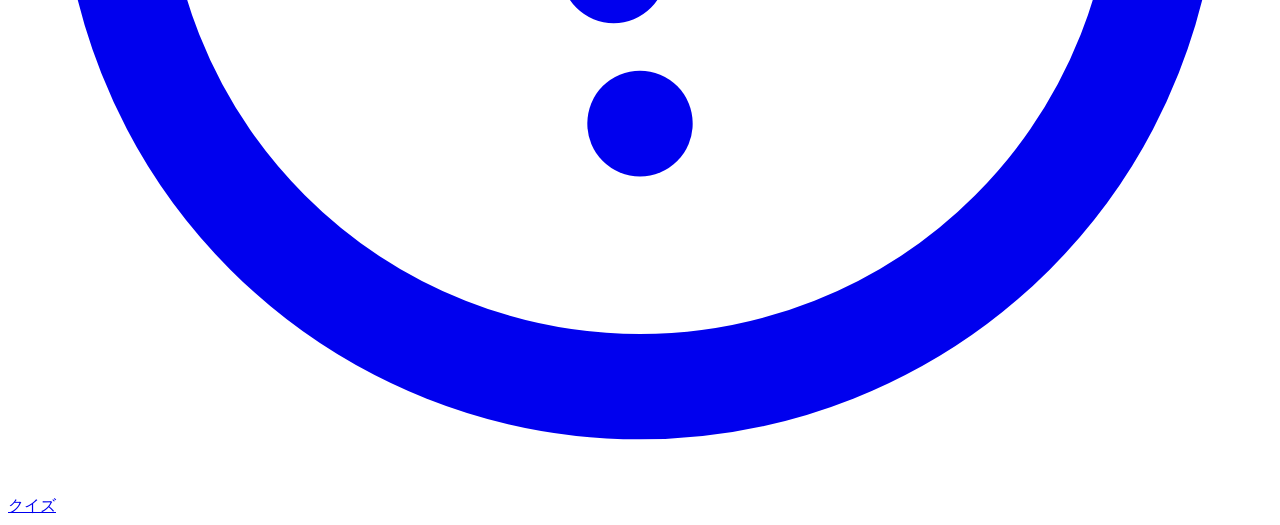
==== commit d1886a04: "fix: use root hero image on home" ====
--- a/index.html
+++ b/index.html
@@ -14,11 +14,11 @@
   <meta property="og:title" content="飛騨防災ガイド">
   <meta property="og:description" content="飛騨市内の中学生が総合的な学習の時間で取り組んだ防災探究学習の成果発表サイト。飛騨の地形と災害リスク、避難場所、持ち物チェックリスト、防災知識、防災クイズを紹介します。">
   <meta property="og:url" content="https://example.github.io/hidacity-bousaiguide/">
-  <meta property="og:image" content="https://example.github.io/hidacity-bousaiguide/assets/icons/hida-bousai-icon.png">
+  <meta property="og:image" content="https://sakai-kon.github.io/hidacity-bousaiguide/%E3%83%92%E3%83%BC%E3%83%AD%E3%83%BC%E7%94%BB%E5%83%8F.png">
   <meta name="twitter:card" content="summary_large_image">
 
   <link rel="manifest" href="/hidacity-bousaiguide/manifest.webmanifest">
-  <link rel="icon" type="image/svg+xml" href="/hidacity-bousaiguide/assets/icons/hida-bousai-icon.png">
+  <link rel="icon" type="image/png" href="/hidacity-bousaiguide/assets/icons/hida-bousai-icon.png">
   <link rel="apple-touch-icon" href="/hidacity-bousaiguide/assets/icons/hida-bousai-icon.png">
 
   <link rel="preconnect" href="https://fonts.googleapis.com">
@@ -111,7 +111,7 @@
 
         <div data-fade>
           <div class="hero-visual">
-            <img src="/hidacity-bousaiguide/images/hero/castle-photo.svg?v=2026-08-30-photo" alt="飛騨防災ガイドのヒーロー写真" loading="eager" decoding="async">
+            <img src="/hidacity-bousaiguide/%E3%83%92%E3%83%BC%E3%83%AD%E3%83%BC%E7%94%BB%E5%83%8F.png?v=2026-08-30-hero" alt="飛騨防災ガイドのヒーロー写真" loading="eager" decoding="async">
           </div>
         </div>
       </div>
@@ -133,7 +133,7 @@
         <div class="grid grid-3 mt-4">
           <div class="solid-card" data-fade>
             <div class="card-icon is-blue">
-              <svg aria-hidden="true" width="24" height="24" viewBox="0 0 24 24" fill="none" stroke="currentColor" stroke-width="2" stroke-linecap="round" stroke-linejoin="round"><path d="M2 22c1.5-1 3-1 4.5 0s3 1 4.5 0 3-1 4.5 0 3 1 4.5 0"/><path d="M2 17c1.5-1 3-1 4.5 0s3 1 4.5 0 3-1 4.5 0 3 1 4.5 0"/><path d="M12 3 3 15h18L12 3z"/></svg>
+              <svg aria-hidden="true" width="24" height="24" viewBox="0 0 24 24" fill="none" stroke="currentColor" stroke-width="2" stroke-linecap="round" stroke-linejoin="round"><path d="M2 22c1.5-1 3-1 4.5 0s3 1 4.5 0 3-1 4.5 0 3-1 4.5 0"/><path d="M2 17c1.5-1 3-1 4.5 0s3 1 4.5 0 3-1 4.5 0 3-1 4.5 0"/><path d="M12 3 3 15h18L12 3z"/></svg>
             </div>
             <h3 class="card-title">盆地と山あいの地形</h3>
             <p class="text-muted text-sm">
